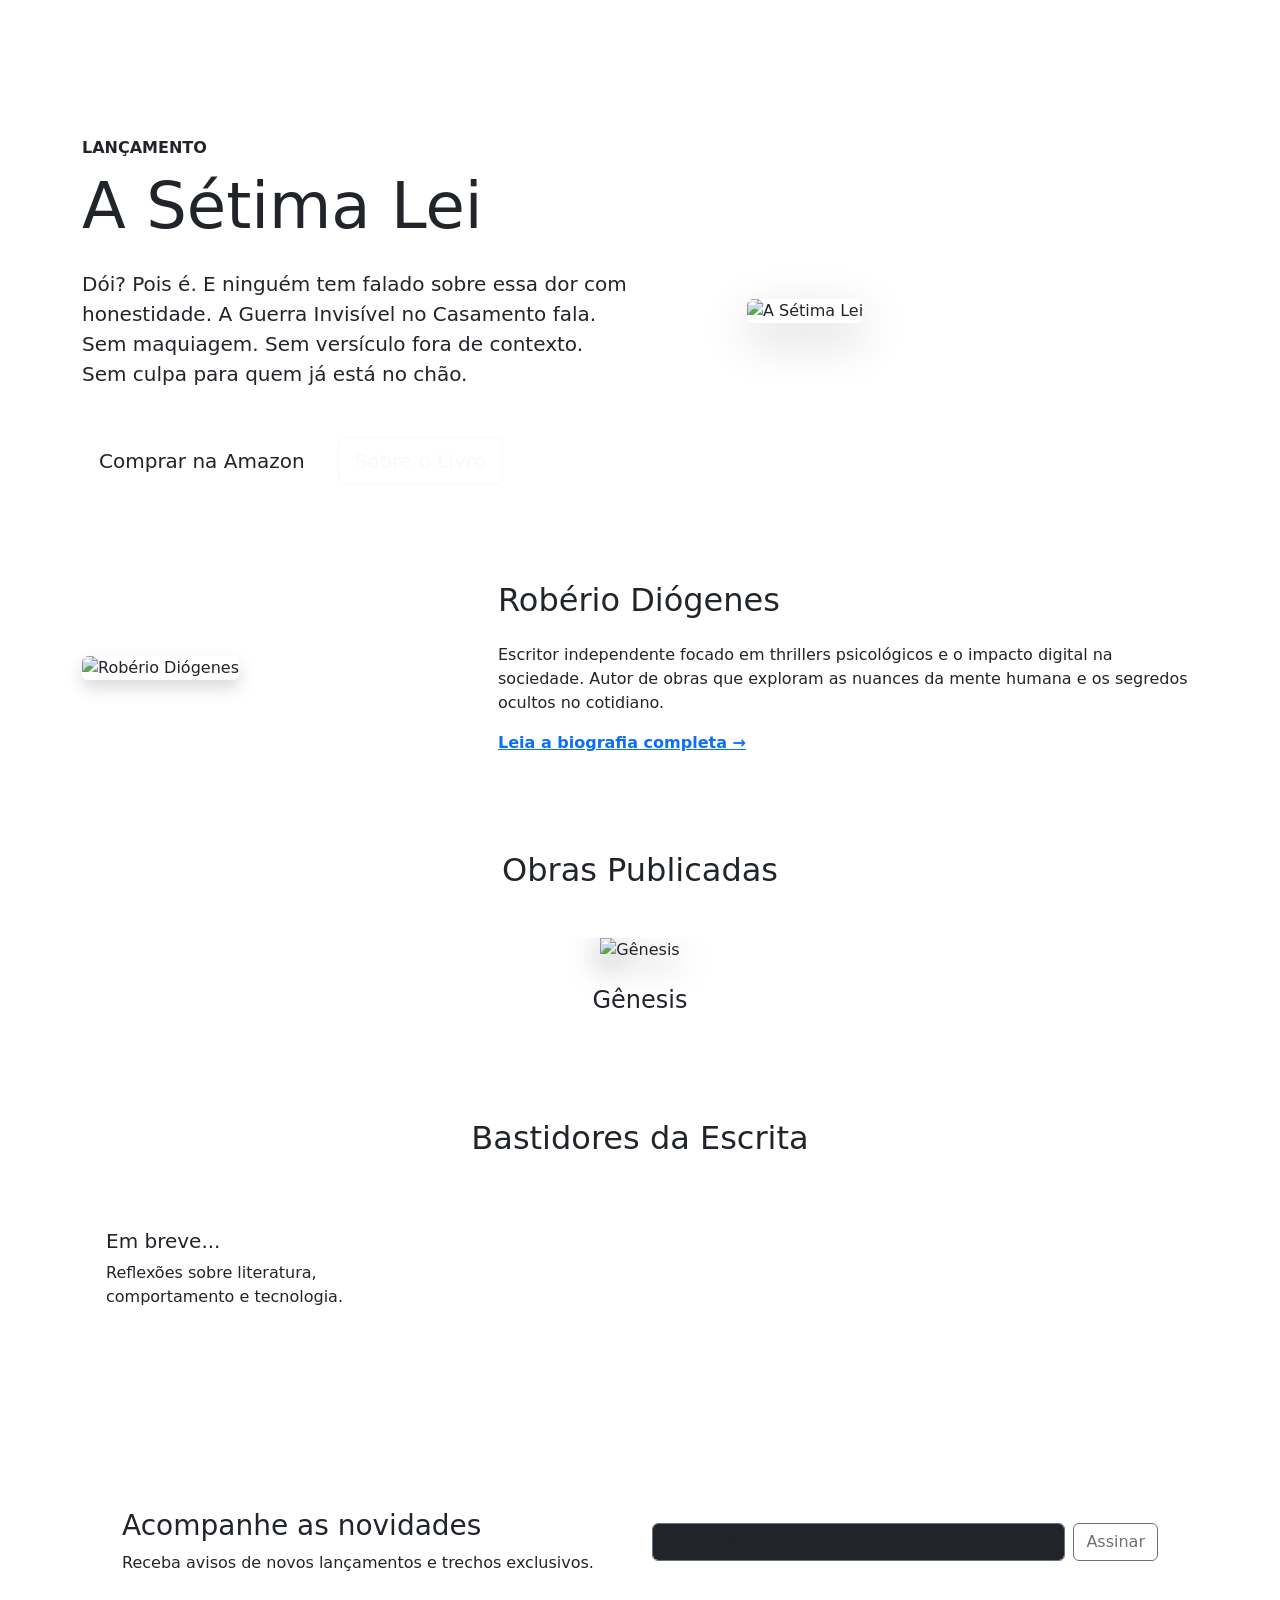
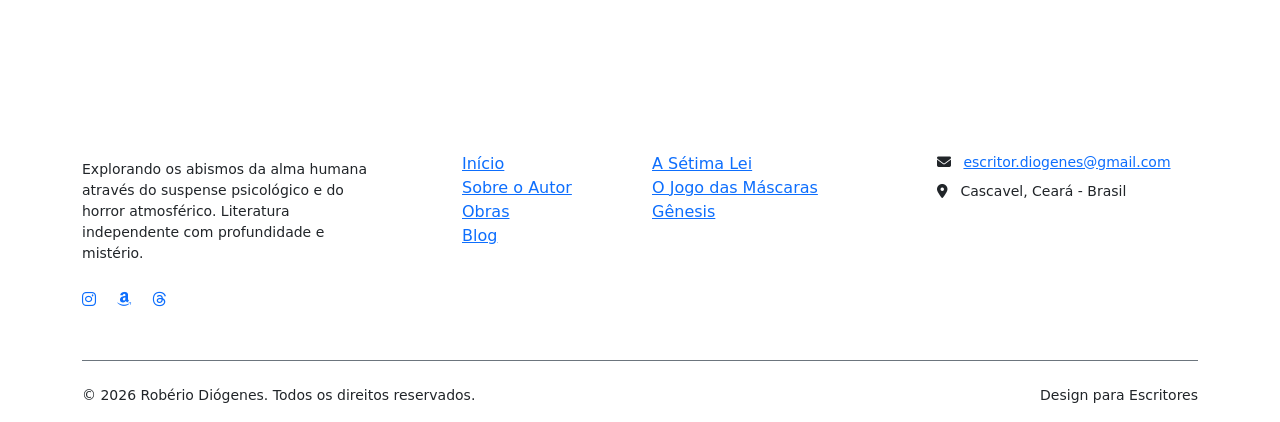
==== index.html @ d92d1cb7 "Add files via upload" ====
<!DOCTYPE html>
<html lang="pt-br">
<head>
    <meta charset="UTF-8">
    <meta name="viewport" content="width=device-width, initial-scale=1.0">
    <title>Robério Diógenes | Escritor</title>

    <meta name="description" content="Site oficial do escritor Robério Diógenes. Conheça 'A Sétima Lei' e outras obras de suspense psicológico, horror e ficção contemporânea.">
    <meta name="keywords" content="Robério Diógenes, A Sétima Lei, escritor de suspense, thriller psicológico, livros de terror, literatura independente, Amazon KDP">
    <meta name="author" content="Robério Diógenes">
    <link rel="canonical" href="https://seusite.com.br/">

    <meta property="og:type" content="website">
    <meta property="og:url" content="https://seusite.com.br/">
    <meta property="og:title" content="Robério Diógenes | Escritor">
    <meta property="og:description" content="Explore o universo literário de Robério Diógenes. Thrillers que desafiam a mente e a alma.">
    <meta property="og:image" content="https://seusite.com.br/capas/a-setima-lei.jpg">

    <meta property="twitter:card" content="summary_large_image">
    <meta property="twitter:title" content="Robério Diógenes | Escritor">
    <meta property="twitter:description" content="Conheça as obras de suspense psicológico de Robério Diógenes.">
    <meta property="twitter:image" content="https://seusite.com.br/capas/a-setima-lei.jpg">

    <link rel="shortcut icon" href="img/favicon.png" type="image/x-icon">
    
    <link href="https://fonts.googleapis.com/css2?family=Inter:wght@400;600&family=Playfair+Display:wght@700;900&display=swap" rel="stylesheet">
    
    <link href="https://cdn.jsdelivr.net/npm/bootstrap@5.3.0/dist/css/bootstrap.min.css" rel="stylesheet">
    
    <link rel="stylesheet" href="https://cdnjs.cloudflare.com/ajax/libs/font-awesome/6.4.0/css/all.min.css">
    
    <link rel="stylesheet" href="css/estilo.css">

    <style>
        /* Ajustes finos para componentes da Index */
        .carousel-item img {
            max-height: 450px;
            object-fit: contain;
            filter: drop-shadow(0 10px 15px rgba(0,0,0,0.5));
        }
        .card-blog {
            background: var(--cor-bg-secundario);
            border: 1px solid var(--cor-detalhe-borda);
            transition: 0.3s;
        }
        .card-blog:hover { transform: translateY(-5px); border-color: var(--cor-destaque-primaria); }
        .newsletter-box {
            background-color: var(--cor-bg-secundario);
            border-left: 4px solid var(--cor-destaque-primaria);
            padding: 40px;
        }
    </style>

    <script src="https://cdn.jsdelivr.net/npm/bootstrap@5.3.0/dist/js/bootstrap.bundle.min.js"></script>
        <script src="js/script.js"></script>

</head>
<body>

    <nav class="navbar navbar-expand-lg navbar-dark bg-transparent py-4">
        <div class="container">
            <a class="navbar-brand fw-bold" href="index.html">ROBÉRIO DIÓGENES</a>
            
            <button class="navbar-toggler" type="button" data-bs-toggle="collapse" data-bs-target="#navbarNav" aria-controls="navbarNav" aria-expanded="false" aria-label="Toggle navigation">
                <span class="navbar-toggler-icon"></span>
            </button>
            
            <div class="collapse navbar-collapse" id="navbarNav">
                <ul class="navbar-nav ms-auto text-uppercase small fw-bold">
                    <li class="nav-item">
                        <a class="nav-link active" href="index.html">Início</a>
                    </li>
                    
                    <li class="nav-item dropdown">
                        <a class="nav-link dropdown-toggle" href="#" id="navbarDropdown" role="button" data-bs-toggle="dropdown" aria-expanded="false">
                            Livros
                        </a>
                        <ul class="dropdown-menu bg-dark-section border-secondary shadow-lg" aria-labelledby="navbarDropdown">
                            <li><a class="dropdown-item" href="livros/a-setima-lei.html">A Sétima Lei</a></li>
                            <li><a class="dropdown-item" href="livros/genesis.html">Gênesis</a></li>
                            <li><a class="dropdown-item" href="livros/as-mares-secretas.html">As Marés Secretas do Amor</a></li>
                            <li><a class="dropdown-item" href="livros/rosas-e-espinhos.html">Rosas & Espinhos</a></li>
                            <li><a class="dropdown-item" href="livros/lumen.html">Lúmen</a></li>
                            <li><a class="dropdown-item" href="livros/coisas-que-o-amor-faz.html">Das Coisas que o Amor Faz</a></li>
                            <li><a class="dropdown-item" href="livros/cartas-do-passado.html">Cartas do Passado</a></li>
                            <li><a class="dropdown-item" href="livros/o-jogo-das-mascaras.html">O Jogo das Máscaras</a></li>
                        </ul>
                    </li>

                    <li class="nav-item">
                        <a class="nav-link" href="autor.html">O Autor</a>
                    </li>
                    <li class="nav-item">
                        <a class="nav-link" href="blogger/index.html">Blog</a>
                    </li>
                    <li class="nav-item">
                        <a class="nav-link" href="#contato">Contato</a>
                    </li>
                </ul>
            </div>
        </div>
    </nav>

    <header class="py-5">
        <div class="container">
            <div class="row align-items-center">
                <div class="col-lg-6 mb-5 mb-lg-0">
                    <span class="text-accent fw-bold text-uppercase">Lançamento</span>
                    <h1 class="display-3 mb-4 mt-2">A Sétima Lei</h1>
                    <p class="lead text-suave mb-5">Dói? Pois é. E ninguém tem falado sobre essa dor com honestidade.

A Guerra Invisível no Casamento fala. Sem maquiagem. Sem versículo fora de contexto. Sem culpa para quem já está no chão.</p>
                    <div class="d-flex gap-3">
                        <a href="https://www.amazon.com.br/dp/B0GXGZJV1Y" target="_blank" class="btn btn-escritor btn-lg">Comprar na Amazon</a>
                        <a href="livros/a-setima-lei.html" class="btn btn-outline-light btn-lg">Sobre o Livro</a>
                    </div>
                </div>
                <div class="col-lg-5 offset-lg-1">
                    <img src="capas/a-setima-lei.jpg" alt="A Sétima Lei" class="img-fluid rounded shadow-lg">
                </div>
            </div>
        </div>
    </header>

    <section id="autor" class="bg-dark-section py-5">
        <div class="container">
            <div class="row align-items-center">
                <div class="col-md-4">
                    <img src="img/autor2.jpg" alt="Robério Diógenes" class="img-fluid rounded grayscale shadow">
                </div>
                <div class="col-md-8 ps-md-5">
                    <h2 class="mb-4 mt-3 mt-md-0">Robério Diógenes</h2>
                    <p class="text-suave">Escritor independente focado em thrillers psicológicos e o impacto digital na sociedade. Autor de obras que exploram as nuances da mente humana e os segredos ocultos no cotidiano.</p>
                    <a href="sobre.html" class="text-accent fw-bold">Leia a biografia completa &rarr;</a>
                </div>
            </div>
        </div>
    </section>

<section id="livros" class="py-5">
        <div class="container text-center">
            <h2 class="mb-5">Obras Publicadas</h2>
            <div id="carouselLivros" class="carousel slide" data-bs-ride="carousel">
                <div class="carousel-inner">
                    
                    <div class="carousel-item active">
                        <img src="capas/genesis.jpg" alt="Gênesis">
                        <div class="mt-4"><h4 class="text-accent">Gênesis</h4></div>
                    </div>

                    <div class="carousel-item">
                        <img src="capas/mares-secretas.jpg" alt="As marés secretas do amor">
                        <div class="mt-4"><h4 class="text-accent">As Marés Secretas do Amor</h4></div>
                    </div>

                    <div class="carousel-item">
                        <img src="capas/rosas-e-espinhos.jpg" alt="Rosas & Espinhos">
                        <div class="mt-4"><h4 class="text-accent">Rosas & Espinhos</h4></div>
                    </div>

                    <div class="carousel-item">
                        <img src="capas/lumen.jpg" alt="Lúmen, a outra metade do céu">
                        <div class="mt-4"><h4 class="text-accent">Lúmen, a outra metade do céu</h4></div>
                    </div>

                    <div class="carousel-item">
                        <img src="capas/coisas-que-o-amor-faz.jpg" alt="Das coisas que o amor faz">
                        <div class="mt-4"><h4 class="text-accent">Das Coisas que o Amor Faz</h4></div>
                    </div>

                    <div class="carousel-item">
                        <img src="capas/cartas-do-passado.jpg" alt="Cartas do passado">
                        <div class="mt-4"><h4 class="text-accent">Cartas do Passado</h4></div>
                    </div>

                    <div class="carousel-item">
                        <img src="capas/jogo-das-mascaras.jpg" alt="O jogo das máscaras">
                        <div class="mt-4"><h4 class="text-accent">O Jogo das Máscaras</h4><p class="small text-suave">Toda verdade usa disfarce</p></div>
                    </div>

                    <div class="carousel-item">
                        <img src="capas/a-setima-lei.jpg" alt="A sétima lei">
                        <div class="mt-4"><h4 class="text-accent">A Sétima Lei</h4><p class="small text-suave">A guerra silenciosa no casamento</p></div>
                    </div>

                </div>

                <button class="carousel-control-prev" type="button" data-bs-target="#carouselLivros" data-bs-slide="prev">
                    <span class="carousel-control-prev-icon" aria-hidden="true"></span>
                    <span class="visually-hidden">Anterior</span>
                </button>
                <button class="carousel-control-next" type="button" data-bs-target="#carouselLivros" data-bs-slide="next">
                    <span class="carousel-control-next-icon" aria-hidden="true"></span>
                    <span class="visually-hidden">Próximo</span>
                </button>
            </div>
        </div>
    </section>

    <section id="blog" class="bg-dark-section py-5">
        <div class="container">
            <h2 class="text-center mb-5">Bastidores da Escrita</h2>
            <div class="row">
                <div class="col-md-4 mb-4">
                    <div class="card card-blog p-4 h-100 text-suave">
                        <h5>Em breve...</h5>
                        <p>Reflexões sobre literatura, comportamento e tecnologia.</p>
                    </div>
                </div>
                </div>
        </div>
    </section>

    <section class="py-5">
        <div class="container">
            <div class="newsletter-box mx-auto max-width-800">
                <div class="row align-items-center">
                    <div class="col-lg-6">
                        <h3 class="mb-2">Acompanhe as novidades</h3>
                        <p class="text-suave mb-lg-0">Receba avisos de novos lançamentos e trechos exclusivos.</p>
                    </div>
                    <div class="col-lg-6">
                        <form class="d-flex gap-2">
                            <input type="email" class="form-control bg-dark border-secondary text-white" placeholder="Seu melhor e-mail">
                            <button type="submit" class="btn btn-escritor" disabled>Assinar</button>
                        </form>
                    </div>
                </div>
            </div>
        </div>
    </section>

   <footer class="footer-detalhado pt-5 pb-3">
    <div class="container">
        <div class="row gy-4">
            
            <div class="col-lg-4 col-md-6">
                <h5 class="fw-bold mb-4 text-white">ROBÉRIO DIÓGENES</h5>
                <p class="text-suave small pe-lg-5">
                    Explorando os abismos da alma humana através do suspense psicológico e do horror atmosférico. Literatura independente com profundidade e mistério.
                </p>
                <div class="redes-sociais mt-4">
                    <a href="https://instagram.com/diogenesroberio" target="_blank" class="me-3"><i class="fab fa-instagram"></i></a>
                    <a href="https://www.amazon.com.br/dp/B0GXGZJV1Y" target="_blank" class="me-3"><i class="fab fa-amazon"></i></a>
                    <a href="#"><i class="fab fa-threads"></i></a>
                </div>
            </div>

            <div class="col-lg-2 col-md-6">
                <h6 class="text-white fw-bold mb-4 text-uppercase small">Navegação</h6>
                <ul class="list-unstyled footer-links">
                    <li><a href="index.html">Início</a></li>
                    <li><a href="#autor">Sobre o Autor</a></li>
                    <li><a href="#livros">Obras</a></li>
                    <li><a href="blogger/index.html">Blog</a></li>
                </ul>
            </div>

            <div class="col-lg-3 col-md-6">
                <h6 class="text-white fw-bold mb-4 text-uppercase small">Mais Lidos</h6>
                <ul class="list-unstyled footer-links">
                    <li><a href="livros/a-setima-lei.html">A Sétima Lei</a></li>
                    <li><a href="livros/o-jogo-das-mascaras.html">O Jogo das Máscaras</a></li>
                    <li><a href="livros/genesis.html">Gênesis</a></li>
                </ul>
            </div>

            <div class="col-lg-3 col-md-6">
    <h6 class="text-white fw-bold mb-4 text-uppercase small">Contato</h6>
    <p class="text-suave small mb-2">
        <i class="fas fa-envelope me-2 text-accent"></i> 
        <a href="mailto:escritor.diogenes@gmail.com" class="text-suave">escritor.diogenes@gmail.com</a>
    </p>
    <p class="text-suave small">
        <i class="fas fa-map-marker-alt me-2 text-accent"></i> 
        Cascavel, Ceará - Brasil
    </p>
</div>

        </div>

        <div class="border-top border-secondary mt-5 pt-4">
            <div class="row align-items-center">
                <div class="col-md-6 text-center text-md-start">
                    <p class="small text-suave mb-0">&copy; 2026 Robério Diógenes. Todos os direitos reservados.</p>
                </div>
                <div class="col-md-6 text-center text-md-end">
                    <p class="small text-suave mb-0">Design para Escritores</p>
                </div>
            </div>
        </div>
    </div>
</footer>

    <script src="https://cdn.jsdelivr.net/npm/bootstrap@5.3.0/dist/js/bootstrap.bundle.min.js"></script>
</body>
</html>
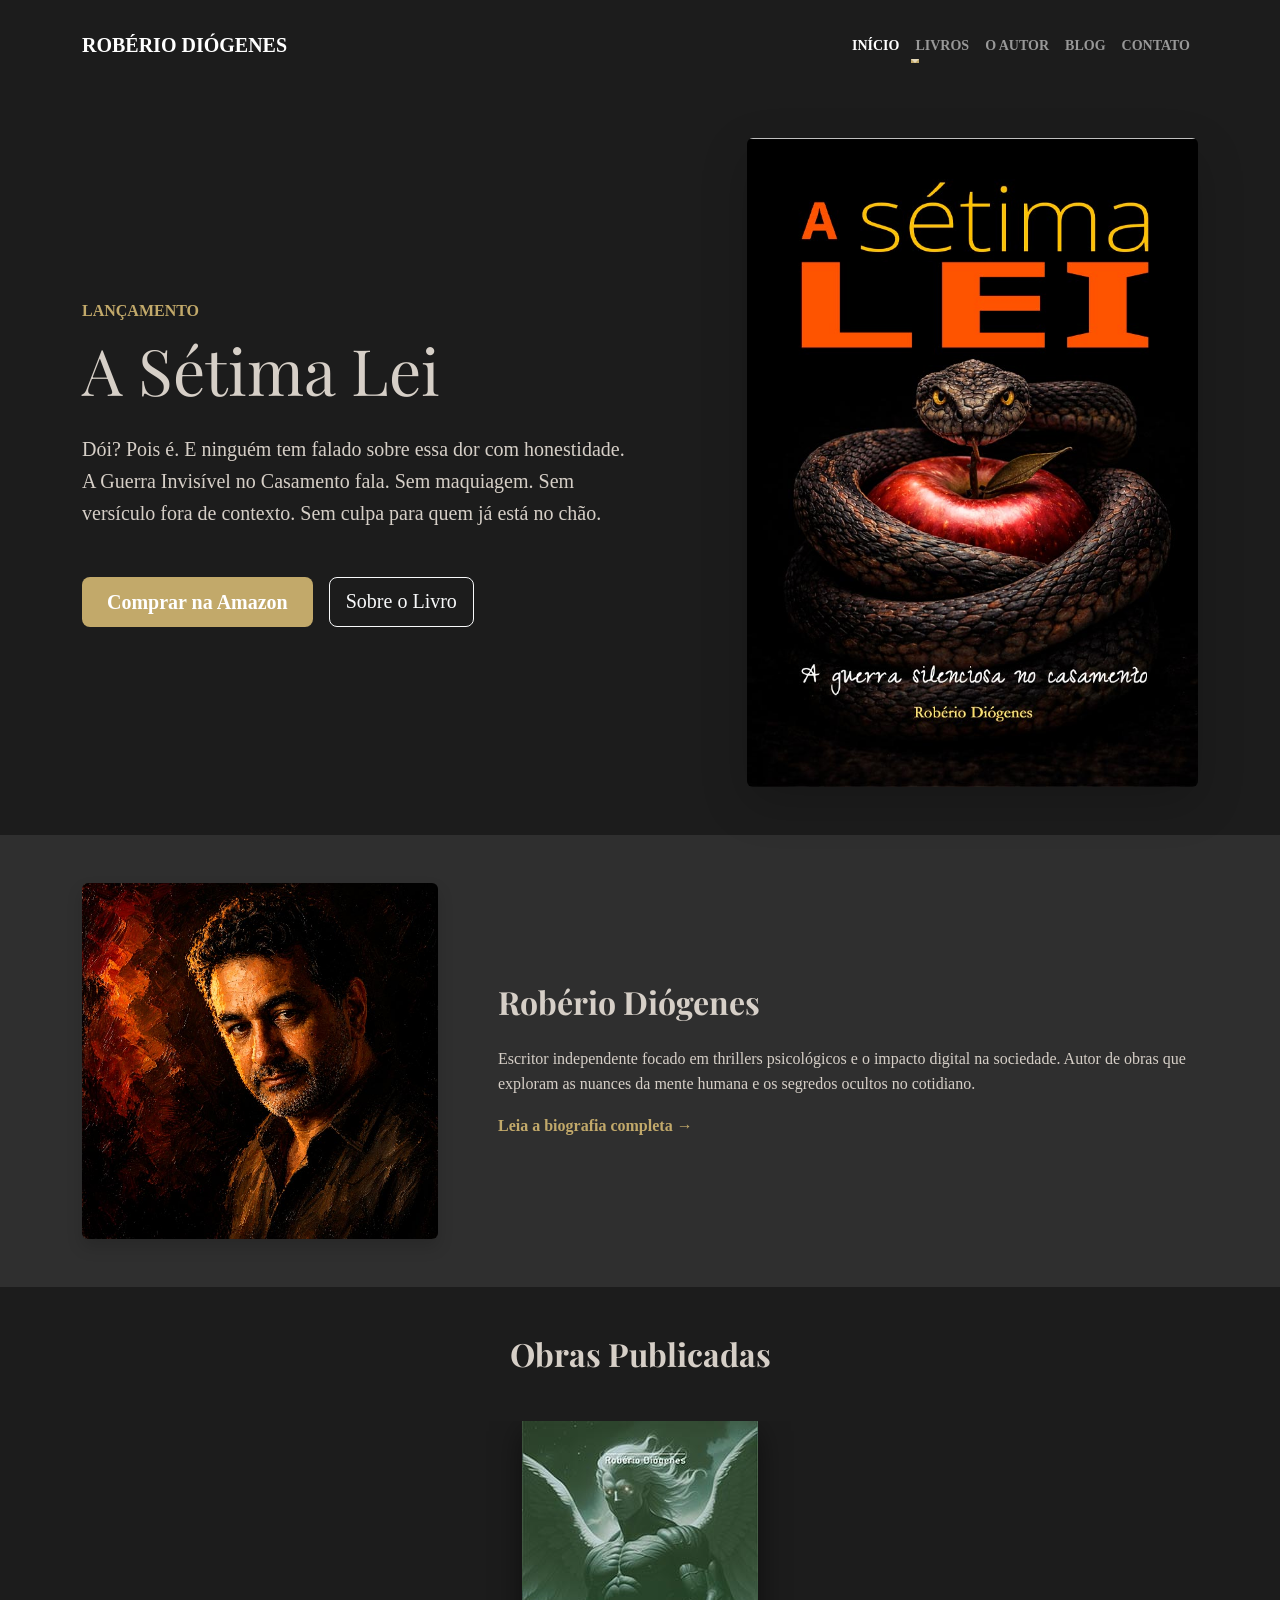
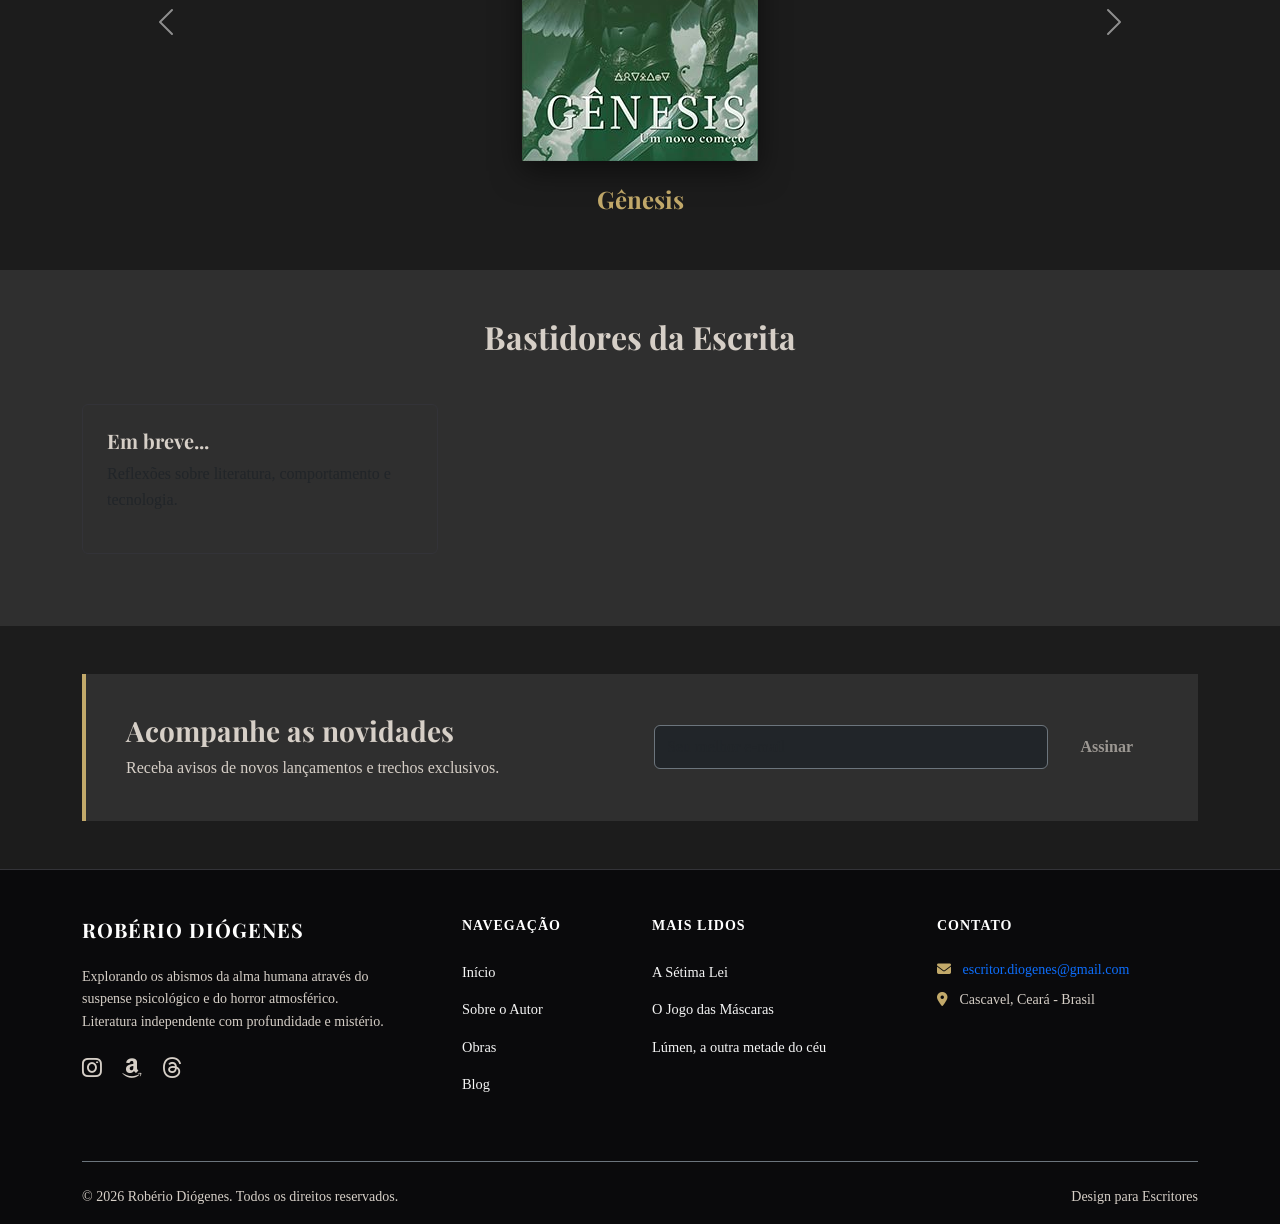
==== commit 661f3206: "Add files via upload" ====
--- a/index.html
+++ b/index.html
@@ -131,7 +131,7 @@
                 <div class="col-md-8 ps-md-5">
                     <h2 class="mb-4 mt-3 mt-md-0">Robério Diógenes</h2>
                     <p class="text-suave">Escritor independente focado em thrillers psicológicos e o impacto digital na sociedade. Autor de obras que exploram as nuances da mente humana e os segredos ocultos no cotidiano.</p>
-                    <a href="sobre.html" class="text-accent fw-bold">Leia a biografia completa &rarr;</a>
+                    <a href="autor.html" class="text-accent fw-bold">Leia a biografia completa &rarr;</a>
                 </div>
             </div>
         </div>
@@ -256,12 +256,12 @@
                 </ul>
             </div>
 
-            <div class="col-lg-3 col-md-6">
+           <div class="col-lg-3 col-md-6">
                 <h6 class="text-white fw-bold mb-4 text-uppercase small">Mais Lidos</h6>
                 <ul class="list-unstyled footer-links">
                     <li><a href="livros/a-setima-lei.html">A Sétima Lei</a></li>
                     <li><a href="livros/o-jogo-das-mascaras.html">O Jogo das Máscaras</a></li>
-                    <li><a href="livros/genesis.html">Gênesis</a></li>
+                    <li><a href="livros/lumen.html">Lúmen, a outra metade do céu</a></li>
                 </ul>
             </div>
 
@@ -293,5 +293,6 @@
 </footer>
 
     <script src="https://cdn.jsdelivr.net/npm/bootstrap@5.3.0/dist/js/bootstrap.bundle.min.js"></script>
+    <script src="js/script.js"></script>
 </body>
 </html>
--- a/css/estilo.css
+++ b/css/estilo.css
@@ -0,0 +1,180 @@
+/* Variáveis de Cores e Estilo - Foco: Suspense e Drama */
+:root {
+    /* Tons de Fundo (Noir) */
+    --cor-bg-principal: #1C1C1C;       /* Fundo quase preto, profundo */
+    --cor-bg-secundario: #2F2F2F;    /* Para seções de destaque e cards */
+    
+    /* Tons de Texto */
+    --cor-texto-claro: #D6CFC7;       /* Branco acinzentado para leitura confortável */
+    --cor-texto-suave: #F5F5F5;       /* Cinza para informações secundárias */
+    
+    /* Cores de Destaque (Sóbrias e Elegantes) */
+    --cor-destaque-primaria: #C2A96A;  /* Vinho (Dark Red) para CTAs e títulos */
+    --cor-destaque-hover: #b22222;    /* Vermelho um pouco mais vivo para o mouse */
+    --cor-detalhe-borda: #333338;     /* Bordas sutis para divisões */
+    
+    /* Tipografia */
+    --fonte-titulos: 'Playfair Display', serif;
+    --fonte-corpo: 'Inter', sans-serif;
+}
+
+/* Animação de Surgimento */
+.reveal {
+    opacity: 0;
+    transform: translateY(30px);
+    transition: all 0.8s ease-out;
+}
+
+.reveal.visible {
+    opacity: 1;
+    transform: translateY(0);
+}
+
+/* Configurações Globais Básicas */
+body {
+    background-color: var(--cor-bg-principal);
+    color: var(--cor-texto-claro);
+    font-family: var(--cor-corpo);
+    margin: 0;
+    padding: 0;
+    line-height: 1.6;
+}
+
+h1, h2, h3, h4, h5, .display-font {
+    font-family: var(--fonte-titulos);
+    font-weight: 700;
+    color: var(--cor-texto-claro);
+}
+
+a {
+    text-decoration: none;
+    transition: 0.3s;
+}
+
+/* Utilitários Extras */
+.bg-dark-section {
+    background-color: var(--cor-bg-secundario);
+}
+
+.text-accent {
+    color: var(--cor-destaque-primaria);
+}
+
+.btn-escritor {
+    background-color: var(--cor-destaque-primaria);
+    color: white;
+    border: none;
+    padding: 10px 25px;
+    font-weight: 600;
+    transition: 0.4s;
+}
+
+.btn-escritor:hover {
+    background-color: var(--cor-destaque-hover);
+    color: white;
+    transform: translateY(-2px);
+}
+
+/* --- Efeito Hover no Dropdown (Desktop) --- */
+@media (min-width: 992px) {
+    .nav-item.dropdown:hover .dropdown-menu {
+        display: block;
+        margin-top: 0; /* Remove o delay de espaço */
+        animation: fadeIn 0.3s ease-in;
+    }
+}
+
+/* Ajuste para o Dropdown no Mobile (evita que ele fique invisível) */
+@media (max-width: 991px) {
+    .dropdown-menu {
+        background-color: var(--cor-bg-secundario) !important;
+        border: none;
+        padding-left: 15px; /* Indenta os itens no mobile para dar hierarquia */
+    }
+    .dropdown-item {
+        padding: 10px 0;
+    }
+}
+
+/* Animação suave para o menu aparecer */
+@keyframes fadeIn {
+    from { opacity: 0; transform: translateY(10px); }
+    to { opacity: 1; transform: translateY(0); }
+}
+
+/* --- Charme nos Links do Menu Geral --- */
+.nav-link {
+    position: relative;
+    padding-bottom: 5px;
+}
+
+/* Linha discreta que surge por baixo do link ao passar o mouse */
+.nav-link::after {
+    content: '';
+    position: absolute;
+    width: 0;
+    height: 2px;
+    bottom: 0;
+    left: 0;
+    background-color: var(--cor-destaque-primaria);
+    transition: width 0.3s ease;
+}
+
+.nav-link:hover::after {
+    width: 100%;
+}
+
+/* Estilização dos itens dentro do Dropdown */
+.dropdown-item {
+    color: var(--cor-texto-claro) !important;
+    padding: 10px 20px;
+    font-family: var(--fonte-corpo);
+    font-size: 0.9rem;
+    transition: 0.2s;
+}
+
+.dropdown-item:hover {
+    background-color: var(--cor-destaque-primaria);
+    color: white !important;
+}
+
+/* --- Estilização do Footer --- */
+.footer-detalhado {
+    background-color: #0a0a0c; /* Um tom ainda mais escuro que o bg-principal */
+    border-top: 1px solid var(--cor-detalhe-borda);
+}
+
+.footer-links {
+    padding: 0;
+}
+
+.footer-links li {
+    margin-bottom: 12px;
+}
+
+.footer-links a {
+    color: var(--cor-texto-suave);
+    font-size: 0.9rem;
+    transition: all 0.3s ease;
+}
+
+.footer-links a:hover {
+    color: var(--cor-destaque-primaria);
+    padding-left: 5px; /* Efeito de deslocamento sutil */
+}
+
+.redes-sociais i {
+    font-size: 1.4rem;
+    color: var(--cor-texto-claro);
+    transition: 0.3s;
+}
+
+.redes-sociais i:hover {
+    color: var(--cor-destaque-primaria);
+    transform: translateY(-3px);
+}
+
+/* Ajuste de tipografia para os títulos do rodapé */
+.footer-detalhado h5, .footer-detalhado h6 {
+    letter-spacing: 1px;
+}
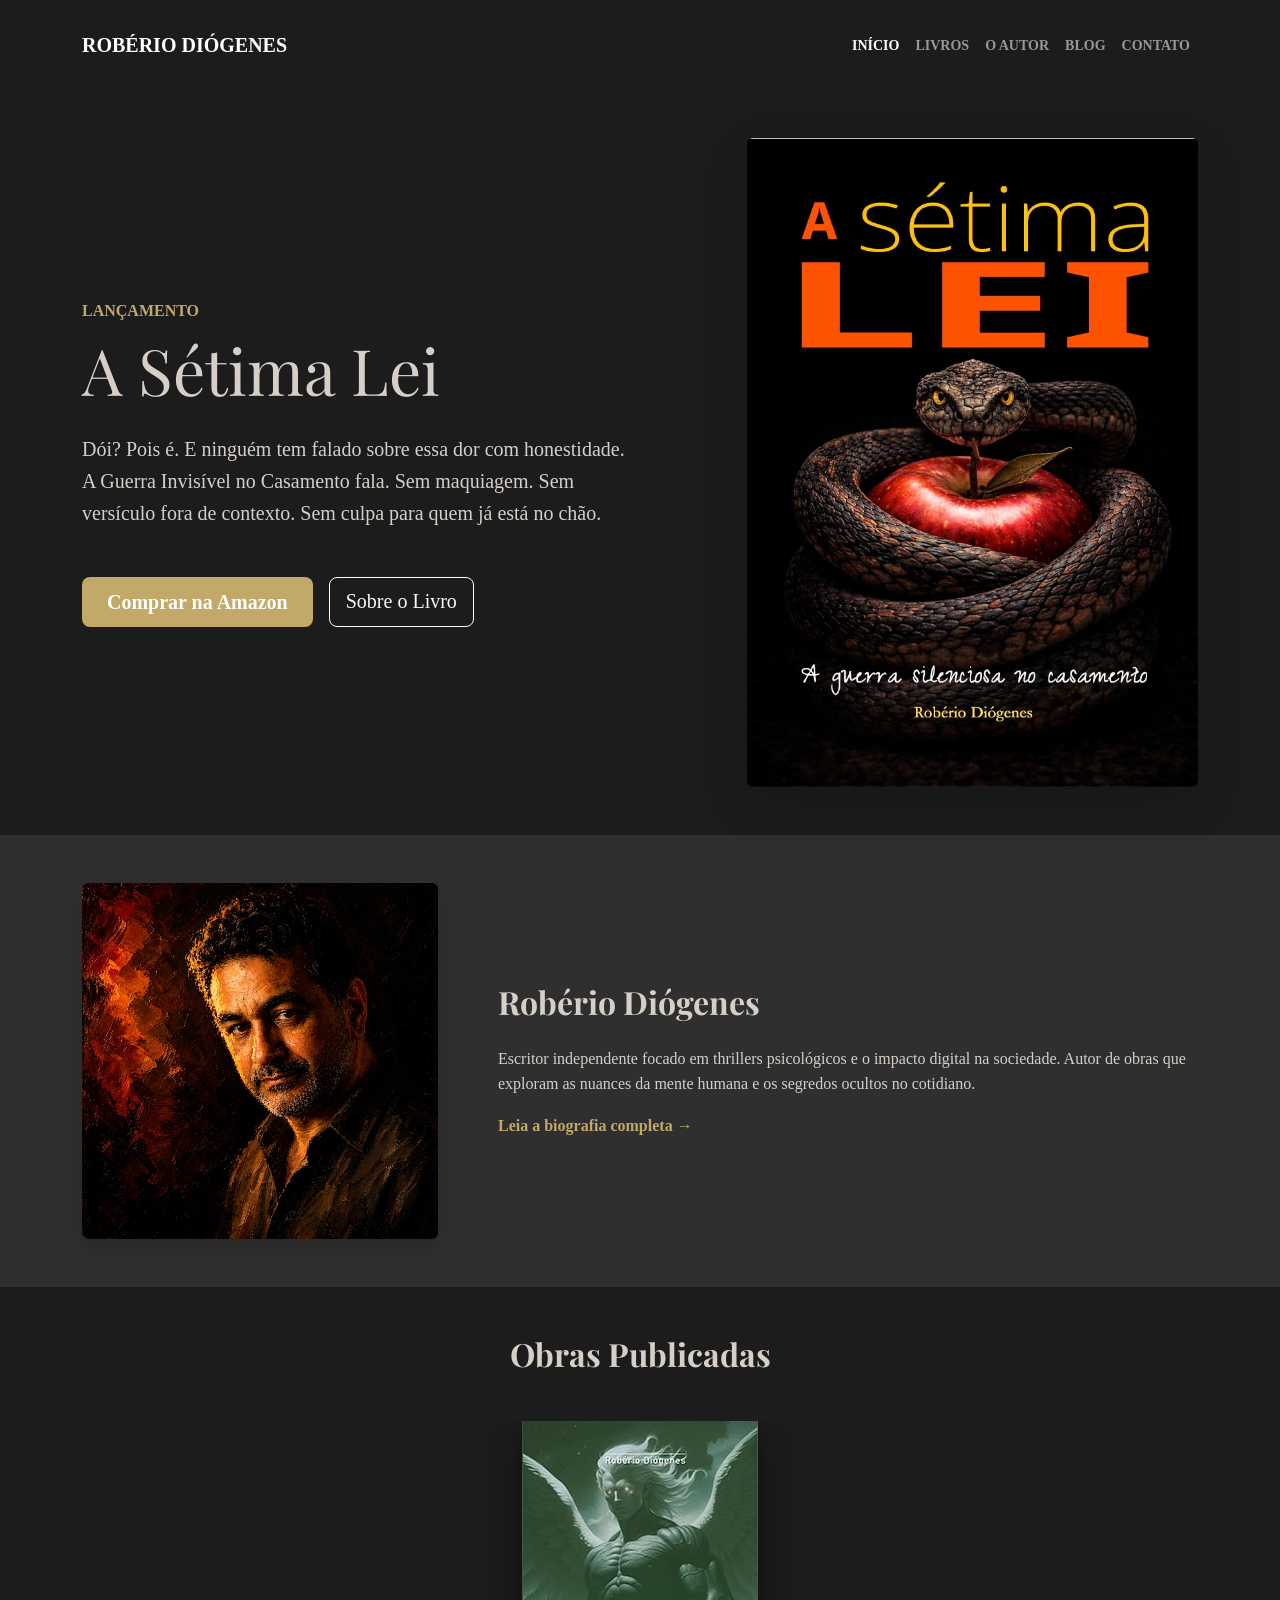
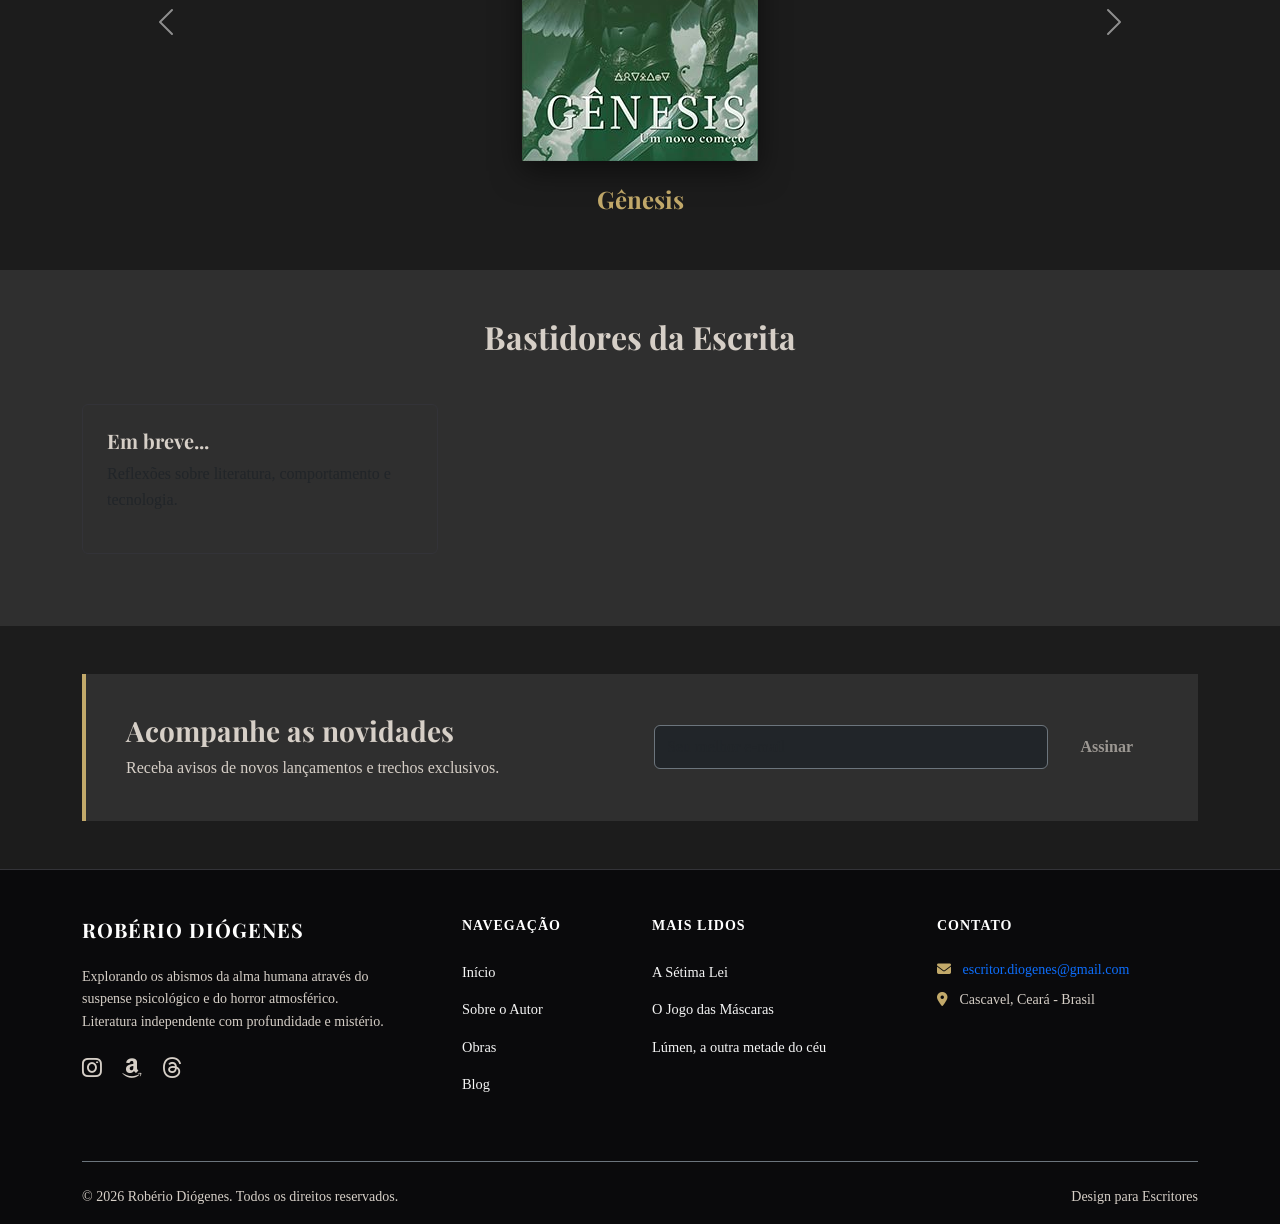
==== commit 88e36ca8: "Add files via upload" ====
--- a/index.html
+++ b/index.html
@@ -71,20 +71,8 @@
                         <a class="nav-link active" href="index.html">Início</a>
                     </li>
                     
-                    <li class="nav-item dropdown">
-                        <a class="nav-link dropdown-toggle" href="#" id="navbarDropdown" role="button" data-bs-toggle="dropdown" aria-expanded="false">
-                            Livros
-                        </a>
-                        <ul class="dropdown-menu bg-dark-section border-secondary shadow-lg" aria-labelledby="navbarDropdown">
-                            <li><a class="dropdown-item" href="livros/a-setima-lei.html">A Sétima Lei</a></li>
-                            <li><a class="dropdown-item" href="livros/genesis.html">Gênesis</a></li>
-                            <li><a class="dropdown-item" href="livros/as-mares-secretas.html">As Marés Secretas do Amor</a></li>
-                            <li><a class="dropdown-item" href="livros/rosas-e-espinhos.html">Rosas & Espinhos</a></li>
-                            <li><a class="dropdown-item" href="livros/lumen.html">Lúmen</a></li>
-                            <li><a class="dropdown-item" href="livros/coisas-que-o-amor-faz.html">Das Coisas que o Amor Faz</a></li>
-                            <li><a class="dropdown-item" href="livros/cartas-do-passado.html">Cartas do Passado</a></li>
-                            <li><a class="dropdown-item" href="livros/o-jogo-das-mascaras.html">O Jogo das Máscaras</a></li>
-                        </ul>
+                    <li class="nav-item">
+                        <a class="nav-link" href="livros/index.html">Livros</a>
                     </li>
 
                     <li class="nav-item">
@@ -292,7 +280,5 @@
     </div>
 </footer>
 
-    <script src="https://cdn.jsdelivr.net/npm/bootstrap@5.3.0/dist/js/bootstrap.bundle.min.js"></script>
-    <script src="js/script.js"></script>
-</body>
+  </body>
 </html>
--- a/css/estilo.css
+++ b/css/estilo.css
@@ -124,20 +124,6 @@
     width: 100%;
 }
 
-/* Estilização dos itens dentro do Dropdown */
-.dropdown-item {
-    color: var(--cor-texto-claro) !important;
-    padding: 10px 20px;
-    font-family: var(--fonte-corpo);
-    font-size: 0.9rem;
-    transition: 0.2s;
-}
-
-.dropdown-item:hover {
-    background-color: var(--cor-destaque-primaria);
-    color: white !important;
-}
-
 /* --- Estilização do Footer --- */
 .footer-detalhado {
     background-color: #0a0a0c; /* Um tom ainda mais escuro que o bg-principal */
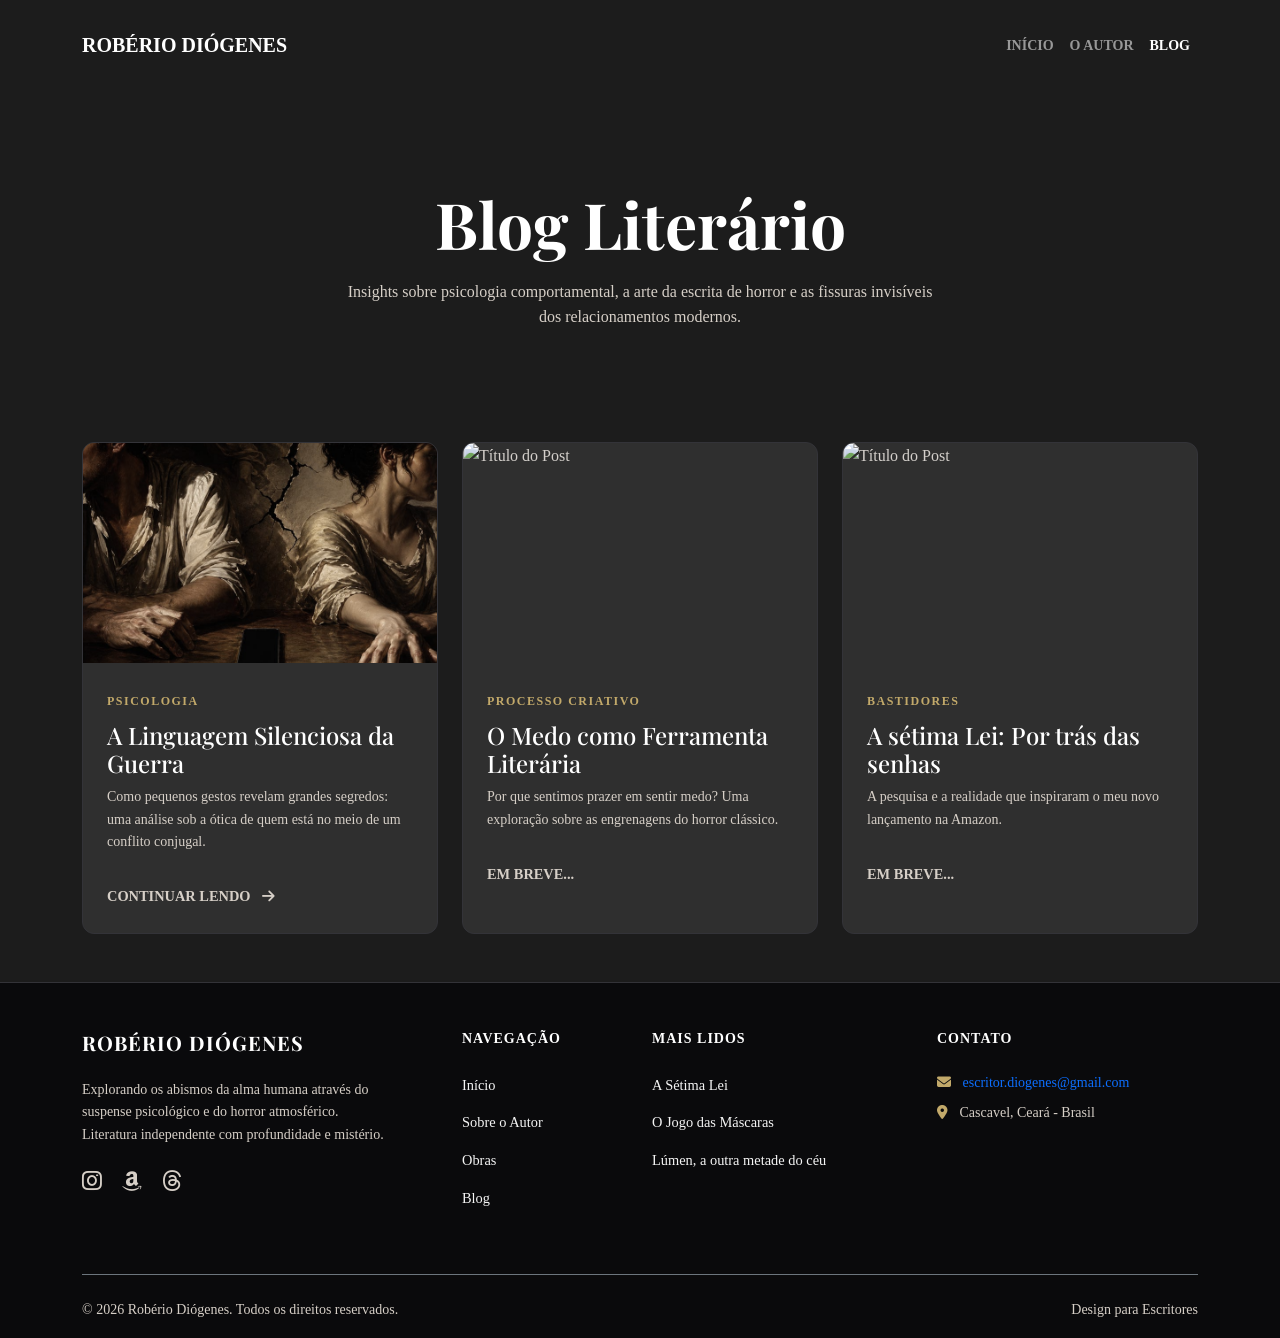
==== commit c93e8c36: "Add files via upload" ====
--- a/index.html
+++ b/index.html
@@ -3,222 +3,135 @@
 <head>
     <meta charset="UTF-8">
     <meta name="viewport" content="width=device-width, initial-scale=1.0">
-    <title>Robério Diógenes | Escritor</title>
-
-    <meta name="description" content="Site oficial do escritor Robério Diógenes. Conheça 'A Sétima Lei' e outras obras de suspense psicológico, horror e ficção contemporânea.">
-    <meta name="keywords" content="Robério Diógenes, A Sétima Lei, escritor de suspense, thriller psicológico, livros de terror, literatura independente, Amazon KDP">
-    <meta name="author" content="Robério Diógenes">
-    <link rel="canonical" href="https://seusite.com.br/">
-
-    <meta property="og:type" content="website">
-    <meta property="og:url" content="https://seusite.com.br/">
-    <meta property="og:title" content="Robério Diógenes | Escritor">
-    <meta property="og:description" content="Explore o universo literário de Robério Diógenes. Thrillers que desafiam a mente e a alma.">
-    <meta property="og:image" content="https://seusite.com.br/capas/a-setima-lei.jpg">
-
-    <meta property="twitter:card" content="summary_large_image">
-    <meta property="twitter:title" content="Robério Diógenes | Escritor">
-    <meta property="twitter:description" content="Conheça as obras de suspense psicológico de Robério Diógenes.">
-    <meta property="twitter:image" content="https://seusite.com.br/capas/a-setima-lei.jpg">
-
-    <link rel="shortcut icon" href="img/favicon.png" type="image/x-icon">
+    <title>Blog Oficial | Robério Diógenes - Reflexões sobre Suspense e Comportamento</title>
+    <meta name="description" content="Artigos, análises psicológicas e os bastidores da criação literária de Robério Diógenes. Explore o lado obscuro do comportamento humano.">
     
     <link href="https://fonts.googleapis.com/css2?family=Inter:wght@400;600&family=Playfair+Display:wght@700;900&display=swap" rel="stylesheet">
-    
     <link href="https://cdn.jsdelivr.net/npm/bootstrap@5.3.0/dist/css/bootstrap.min.css" rel="stylesheet">
-    
     <link rel="stylesheet" href="https://cdnjs.cloudflare.com/ajax/libs/font-awesome/6.4.0/css/all.min.css">
-    
-    <link rel="stylesheet" href="css/estilo.css">
+    <link rel="stylesheet" href="../css/estilo.css">
+    <link rel="stylesheet" href="../css/blog.css">
 
     <style>
-        /* Ajustes finos para componentes da Index */
-        .carousel-item img {
-            max-height: 450px;
-            object-fit: contain;
-            filter: drop-shadow(0 10px 15px rgba(0,0,0,0.5));
-        }
-        .card-blog {
+        .blog-card {
             background: var(--cor-bg-secundario);
             border: 1px solid var(--cor-detalhe-borda);
+            border-radius: 12px;
+            overflow: hidden;
+            transition: all 0.4s ease;
+            height: 100%;
+            display: flex;
+            flex-direction: column;
+        }
+        .blog-card:hover {
+            transform: translateY(-10px);
+            border-color: var(--cor-destaque-primaria);
+            box-shadow: 0 15px 30px rgba(0,0,0,0.5);
+        }
+        .blog-card-img {
+            height: 220px;
+            object-fit: cover;
+            filter: grayscale(40%);
+            transition: 0.5s;
+        }
+        .blog-card:hover .blog-card-img {
+            filter: grayscale(0%);
+        }
+        .blog-card-body {
+            padding: 1.5rem;
+            flex-grow: 1;
+        }
+        .categoria-label {
+            color: var(--cor-destaque-primaria);
+            font-size: 0.75rem;
+            font-weight: bold;
+            text-transform: uppercase;
+            letter-spacing: 1.5px;
+        }
+        .btn-ler-mais {
+            color: var(--cor-texto-claro);
+            text-decoration: none;
+            font-weight: bold;
+            font-size: 0.9rem;
+            display: inline-block;
+            margin-top: 1rem;
             transition: 0.3s;
         }
-        .card-blog:hover { transform: translateY(-5px); border-color: var(--cor-destaque-primaria); }
-        .newsletter-box {
-            background-color: var(--cor-bg-secundario);
-            border-left: 4px solid var(--cor-destaque-primaria);
-            padding: 40px;
+        .btn-ler-mais:hover {
+            color: var(--cor-destaque-hover);
+            padding-left: 5px;
         }
     </style>
-
-    <script src="https://cdn.jsdelivr.net/npm/bootstrap@5.3.0/dist/js/bootstrap.bundle.min.js"></script>
-        <script src="js/script.js"></script>
-
 </head>
-<body>
+<body style="background-color: var(--cor-bg-principal);">
 
     <nav class="navbar navbar-expand-lg navbar-dark bg-transparent py-4">
         <div class="container">
-            <a class="navbar-brand fw-bold" href="index.html">ROBÉRIO DIÓGENES</a>
-            
-            <button class="navbar-toggler" type="button" data-bs-toggle="collapse" data-bs-target="#navbarNav" aria-controls="navbarNav" aria-expanded="false" aria-label="Toggle navigation">
-                <span class="navbar-toggler-icon"></span>
-            </button>
-            
+            <a class="navbar-brand fw-bold" href="../index.html">ROBÉRIO DIÓGENES</a>
             <div class="collapse navbar-collapse" id="navbarNav">
                 <ul class="navbar-nav ms-auto text-uppercase small fw-bold">
-                    <li class="nav-item">
-                        <a class="nav-link active" href="index.html">Início</a>
-                    </li>
-                    
-                    <li class="nav-item">
-                        <a class="nav-link" href="livros/index.html">Livros</a>
-                    </li>
-
-                    <li class="nav-item">
-                        <a class="nav-link" href="autor.html">O Autor</a>
-                    </li>
-                    <li class="nav-item">
-                        <a class="nav-link" href="blogger/index.html">Blog</a>
-                    </li>
-                    <li class="nav-item">
-                        <a class="nav-link" href="#contato">Contato</a>
-                    </li>
+                    <li class="nav-item"><a class="nav-link" href="../index.html">Início</a></li>
+                    <li class="nav-item"><a class="nav-link" href="../autor.html">O Autor</a></li>
+                    <li class="nav-item"><a class="nav-link active" href="index.html">Blog</a></li>
                 </ul>
             </div>
         </div>
     </nav>
 
-    <header class="py-5">
-        <div class="container">
-            <div class="row align-items-center">
-                <div class="col-lg-6 mb-5 mb-lg-0">
-                    <span class="text-accent fw-bold text-uppercase">Lançamento</span>
-                    <h1 class="display-3 mb-4 mt-2">A Sétima Lei</h1>
-                    <p class="lead text-suave mb-5">Dói? Pois é. E ninguém tem falado sobre essa dor com honestidade.
-
-A Guerra Invisível no Casamento fala. Sem maquiagem. Sem versículo fora de contexto. Sem culpa para quem já está no chão.</p>
-                    <div class="d-flex gap-3">
-                        <a href="https://www.amazon.com.br/dp/B0GXGZJV1Y" target="_blank" class="btn btn-escritor btn-lg">Comprar na Amazon</a>
-                        <a href="livros/a-setima-lei.html" class="btn btn-outline-light btn-lg">Sobre o Livro</a>
-                    </div>
-                </div>
-                <div class="col-lg-5 offset-lg-1">
-                    <img src="capas/a-setima-lei.jpg" alt="A Sétima Lei" class="img-fluid rounded shadow-lg">
-                </div>
-            </div>
+    <header class="py-5 mt-5">
+        <div class="container text-center">
+            <h1 class="display-3 fw-bold text-white mb-3">Blog Literário</h1>
+            <p class="text-suave mx-auto" style="max-width: 600px;">
+                Insights sobre psicologia comportamental, a arte da escrita de horror e as fissuras invisíveis dos relacionamentos modernos.
+            </p>
         </div>
     </header>
 
-    <section id="autor" class="bg-dark-section py-5">
+    <section class="py-5">
         <div class="container">
-            <div class="row align-items-center">
-                <div class="col-md-4">
-                    <img src="img/autor2.jpg" alt="Robério Diógenes" class="img-fluid rounded grayscale shadow">
+            <div class="row gy-4">
+                
+                <div class="col-md-6 col-lg-4">
+                    <article class="blog-card">
+                        <img src="../img/post-01.jpg" class="blog-card-img" alt="Linguagem Silenciosa da Guerra">
+                        <div class="blog-card-body">
+                            <span class="categoria-label">Psicologia</span>
+                            <h3 class="h4 mt-2 text-white">A Linguagem Silenciosa da Guerra</h3>
+                            <p class="text-suave small">Como pequenos gestos revelam grandes segredos: uma análise sob a ótica de quem está no meio de um conflito conjugal.</p>
+                            <a href="linguagem-silenciosa-da-guerra.html" class="btn-ler-mais text-uppercase">Continuar lendo <i class="fas fa-arrow-right ms-2"></i></a>
+                        </div>
+                    </article>
                 </div>
-                <div class="col-md-8 ps-md-5">
-                    <h2 class="mb-4 mt-3 mt-md-0">Robério Diógenes</h2>
-                    <p class="text-suave">Escritor independente focado em thrillers psicológicos e o impacto digital na sociedade. Autor de obras que exploram as nuances da mente humana e os segredos ocultos no cotidiano.</p>
-                    <a href="autor.html" class="text-accent fw-bold">Leia a biografia completa &rarr;</a>
+
+                <div class="col-md-6 col-lg-4">
+                    <article class="blog-card">
+                        <img src="../img/post-placeholder.jpg" class="blog-card-img" alt="Título do Post">
+                        <div class="blog-card-body">
+                            <span class="categoria-label">Processo Criativo</span>
+                            <h3 class="h4 mt-2 text-white">O Medo como Ferramenta Literária</h3>
+                            <p class="text-suave small">Por que sentimos prazer em sentir medo? Uma exploração sobre as engrenagens do horror clássico.</p>
+                            <a href="#" class="btn-ler-mais text-uppercase">Em breve...</a>
+                        </div>
+                    </article>
                 </div>
+
+                <div class="col-md-6 col-lg-4">
+                    <article class="blog-card">
+                        <img src="../img/post-placeholder-2.jpg" class="blog-card-img" alt="Título do Post">
+                        <div class="blog-card-body">
+                            <span class="categoria-label">Bastidores</span>
+                            <h3 class="h4 mt-2 text-white">A sétima Lei: Por trás das senhas</h3>
+                            <p class="text-suave small">A pesquisa e a realidade que inspiraram o meu novo lançamento na Amazon.</p>
+                            <a href="#" class="btn-ler-mais text-uppercase">Em breve...</a>
+                        </div>
+                    </article>
+                </div>
+
             </div>
         </div>
     </section>
 
-<section id="livros" class="py-5">
-        <div class="container text-center">
-            <h2 class="mb-5">Obras Publicadas</h2>
-            <div id="carouselLivros" class="carousel slide" data-bs-ride="carousel">
-                <div class="carousel-inner">
-                    
-                    <div class="carousel-item active">
-                        <img src="capas/genesis.jpg" alt="Gênesis">
-                        <div class="mt-4"><h4 class="text-accent">Gênesis</h4></div>
-                    </div>
-
-                    <div class="carousel-item">
-                        <img src="capas/mares-secretas.jpg" alt="As marés secretas do amor">
-                        <div class="mt-4"><h4 class="text-accent">As Marés Secretas do Amor</h4></div>
-                    </div>
-
-                    <div class="carousel-item">
-                        <img src="capas/rosas-e-espinhos.jpg" alt="Rosas & Espinhos">
-                        <div class="mt-4"><h4 class="text-accent">Rosas & Espinhos</h4></div>
-                    </div>
-
-                    <div class="carousel-item">
-                        <img src="capas/lumen.jpg" alt="Lúmen, a outra metade do céu">
-                        <div class="mt-4"><h4 class="text-accent">Lúmen, a outra metade do céu</h4></div>
-                    </div>
-
-                    <div class="carousel-item">
-                        <img src="capas/coisas-que-o-amor-faz.jpg" alt="Das coisas que o amor faz">
-                        <div class="mt-4"><h4 class="text-accent">Das Coisas que o Amor Faz</h4></div>
-                    </div>
-
-                    <div class="carousel-item">
-                        <img src="capas/cartas-do-passado.jpg" alt="Cartas do passado">
-                        <div class="mt-4"><h4 class="text-accent">Cartas do Passado</h4></div>
-                    </div>
-
-                    <div class="carousel-item">
-                        <img src="capas/jogo-das-mascaras.jpg" alt="O jogo das máscaras">
-                        <div class="mt-4"><h4 class="text-accent">O Jogo das Máscaras</h4><p class="small text-suave">Toda verdade usa disfarce</p></div>
-                    </div>
-
-                    <div class="carousel-item">
-                        <img src="capas/a-setima-lei.jpg" alt="A sétima lei">
-                        <div class="mt-4"><h4 class="text-accent">A Sétima Lei</h4><p class="small text-suave">A guerra silenciosa no casamento</p></div>
-                    </div>
-
-                </div>
-
-                <button class="carousel-control-prev" type="button" data-bs-target="#carouselLivros" data-bs-slide="prev">
-                    <span class="carousel-control-prev-icon" aria-hidden="true"></span>
-                    <span class="visually-hidden">Anterior</span>
-                </button>
-                <button class="carousel-control-next" type="button" data-bs-target="#carouselLivros" data-bs-slide="next">
-                    <span class="carousel-control-next-icon" aria-hidden="true"></span>
-                    <span class="visually-hidden">Próximo</span>
-                </button>
-            </div>
-        </div>
-    </section>
-
-    <section id="blog" class="bg-dark-section py-5">
-        <div class="container">
-            <h2 class="text-center mb-5">Bastidores da Escrita</h2>
-            <div class="row">
-                <div class="col-md-4 mb-4">
-                    <div class="card card-blog p-4 h-100 text-suave">
-                        <h5>Em breve...</h5>
-                        <p>Reflexões sobre literatura, comportamento e tecnologia.</p>
-                    </div>
-                </div>
-                </div>
-        </div>
-    </section>
-
-    <section class="py-5">
-        <div class="container">
-            <div class="newsletter-box mx-auto max-width-800">
-                <div class="row align-items-center">
-                    <div class="col-lg-6">
-                        <h3 class="mb-2">Acompanhe as novidades</h3>
-                        <p class="text-suave mb-lg-0">Receba avisos de novos lançamentos e trechos exclusivos.</p>
-                    </div>
-                    <div class="col-lg-6">
-                        <form class="d-flex gap-2">
-                            <input type="email" class="form-control bg-dark border-secondary text-white" placeholder="Seu melhor e-mail">
-                            <button type="submit" class="btn btn-escritor" disabled>Assinar</button>
-                        </form>
-                    </div>
-                </div>
-            </div>
-        </div>
-    </section>
-
-   <footer class="footer-detalhado pt-5 pb-3">
+<footer class="footer-detalhado pt-5 pb-3">
     <div class="container">
         <div class="row gy-4">
             
@@ -227,6 +140,8 @@
                 <p class="text-suave small pe-lg-5">
                     Explorando os abismos da alma humana através do suspense psicológico e do horror atmosférico. Literatura independente com profundidade e mistério.
                 </p>
+                
+                
                 <div class="redes-sociais mt-4">
                     <a href="https://instagram.com/diogenesroberio" target="_blank" class="me-3"><i class="fab fa-instagram"></i></a>
                     <a href="https://www.amazon.com.br/dp/B0GXGZJV1Y" target="_blank" class="me-3"><i class="fab fa-amazon"></i></a>
@@ -234,22 +149,22 @@
                 </div>
             </div>
 
-            <div class="col-lg-2 col-md-6">
+           <div class="col-lg-2 col-md-6">
                 <h6 class="text-white fw-bold mb-4 text-uppercase small">Navegação</h6>
                 <ul class="list-unstyled footer-links">
-                    <li><a href="index.html">Início</a></li>
-                    <li><a href="#autor">Sobre o Autor</a></li>
-                    <li><a href="#livros">Obras</a></li>
-                    <li><a href="blogger/index.html">Blog</a></li>
+                    <li><a href="../index.html">Início</a></li>
+                    <li><a href="../autor.html">Sobre o Autor</a></li>
+                    <li><a href="../index.html#livros">Obras</a></li>
+                    <li><a href="../blogger/index.html">Blog</a></li>
                 </ul>
             </div>
 
-           <div class="col-lg-3 col-md-6">
+            <div class="col-lg-3 col-md-6">
                 <h6 class="text-white fw-bold mb-4 text-uppercase small">Mais Lidos</h6>
                 <ul class="list-unstyled footer-links">
-                    <li><a href="livros/a-setima-lei.html">A Sétima Lei</a></li>
-                    <li><a href="livros/o-jogo-das-mascaras.html">O Jogo das Máscaras</a></li>
-                    <li><a href="livros/lumen.html">Lúmen, a outra metade do céu</a></li>
+                    <li><a href="../livros/a-setima-lei.html">A Sétima Lei</a></li>
+                    <li><a href="../livros/o-jogo-das-mascaras.html">O Jogo das Máscaras</a></li>
+                    <li><a href="../livros/lumen.html">Lúmen, a outra metade do céu</a></li>
                 </ul>
             </div>
 
@@ -280,5 +195,5 @@
     </div>
 </footer>
 
-  </body>
+</body>
 </html>
--- a/css/blog.css
+++ b/css/blog.css
@@ -0,0 +1,72 @@
+/* Estilos Específicos para o Blog */
+:root {
+    --cor-bg-blog: #141418;
+    --cor-card-blog: #1e1e24;
+}
+
+.corpo-leitura {
+    max-width: 800px;
+    margin: 0 auto;
+    line-height: 1.8;
+    font-size: 1.15rem;
+    color: var(--cor-texto-claro);
+    font-family: 'Inter', sans-serif;
+}
+
+.corpo-leitura p {
+    margin-bottom: 1.5rem;
+}
+
+.corpo-leitura h2, .corpo-leitura h3 {
+    font-family: var(--fonte-titulos);
+    color: var(--cor-texto-claro);
+    margin-top: 2.5rem;
+    margin-bottom: 1.2rem;
+}
+
+.header-post {
+    padding: 80px 0;
+    background: linear-gradient(rgba(0,0,0,0.7), var(--cor-bg-blog)), url('../img/textura-blog.jpg');
+    background-size: cover;
+    text-align: center;
+}
+
+.meta-info {
+    font-size: 0.85rem;
+    color: var(--cor-destaque-primaria);
+    text-uppercase;
+    letter-spacing: 1px;
+}
+
+/* Efeito de destaque para a primeira letra do post (Dropcap) */
+.corpo-leitura > p:first-of-type::first-letter {
+    font-family: var(--fonte-titulos);
+    font-size: 3.5rem;
+    float: left;
+    margin-right: 10px;
+    line-height: 1;
+    color: var(--cor-destaque-primaria);
+}
+
+/* Estilo para a imagem com legenda */
+.img-post-container {
+    margin: 2rem 0;
+}
+.img-post-legend {
+    display: block;
+    text-align: center;
+    font-size: 0.85rem;
+    color: var(--cor-texto-suave);
+    margin-top: 10px;
+    font-style: italic;
+}
+
+#progress-bar {
+    position: fixed;
+    top: 0;
+    left: 0;
+    width: 0%;
+    height: 4px;
+    background: var(--cor-destaque-primaria);
+    z-index: 9999;
+}
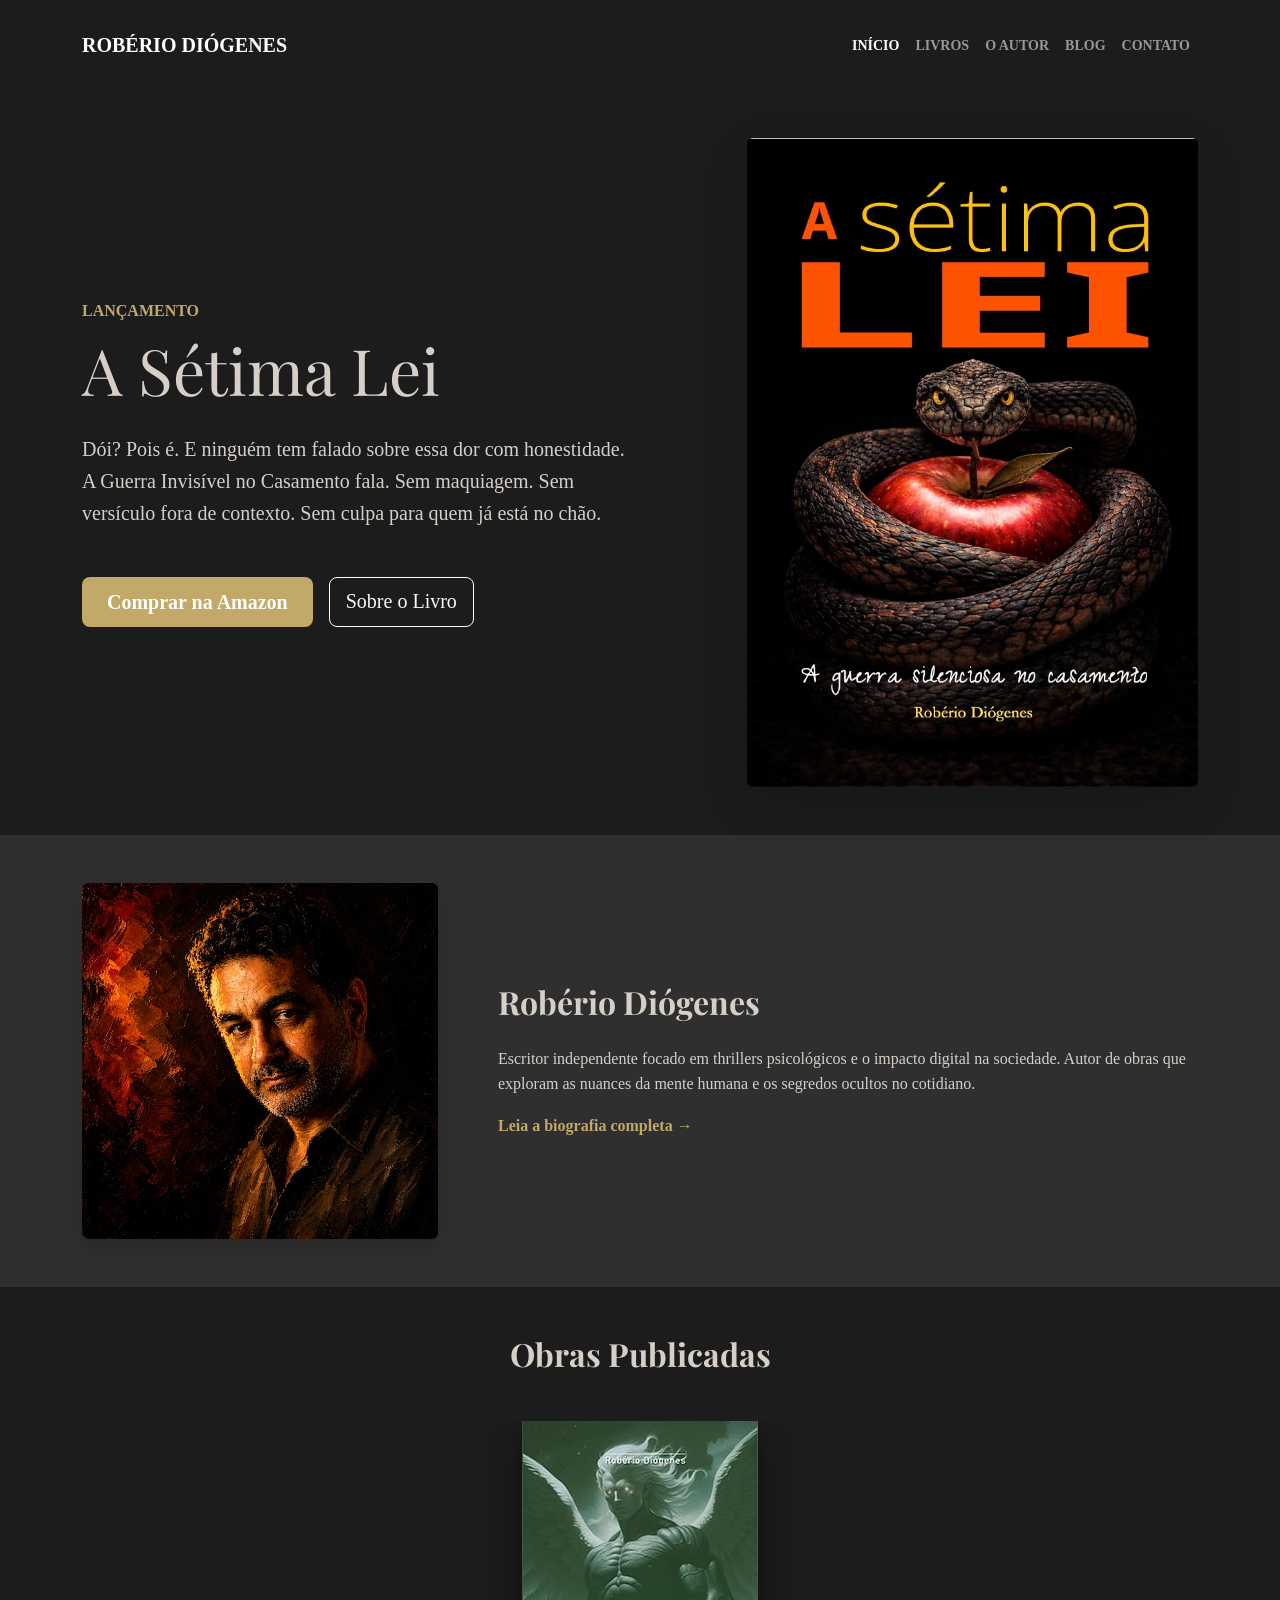
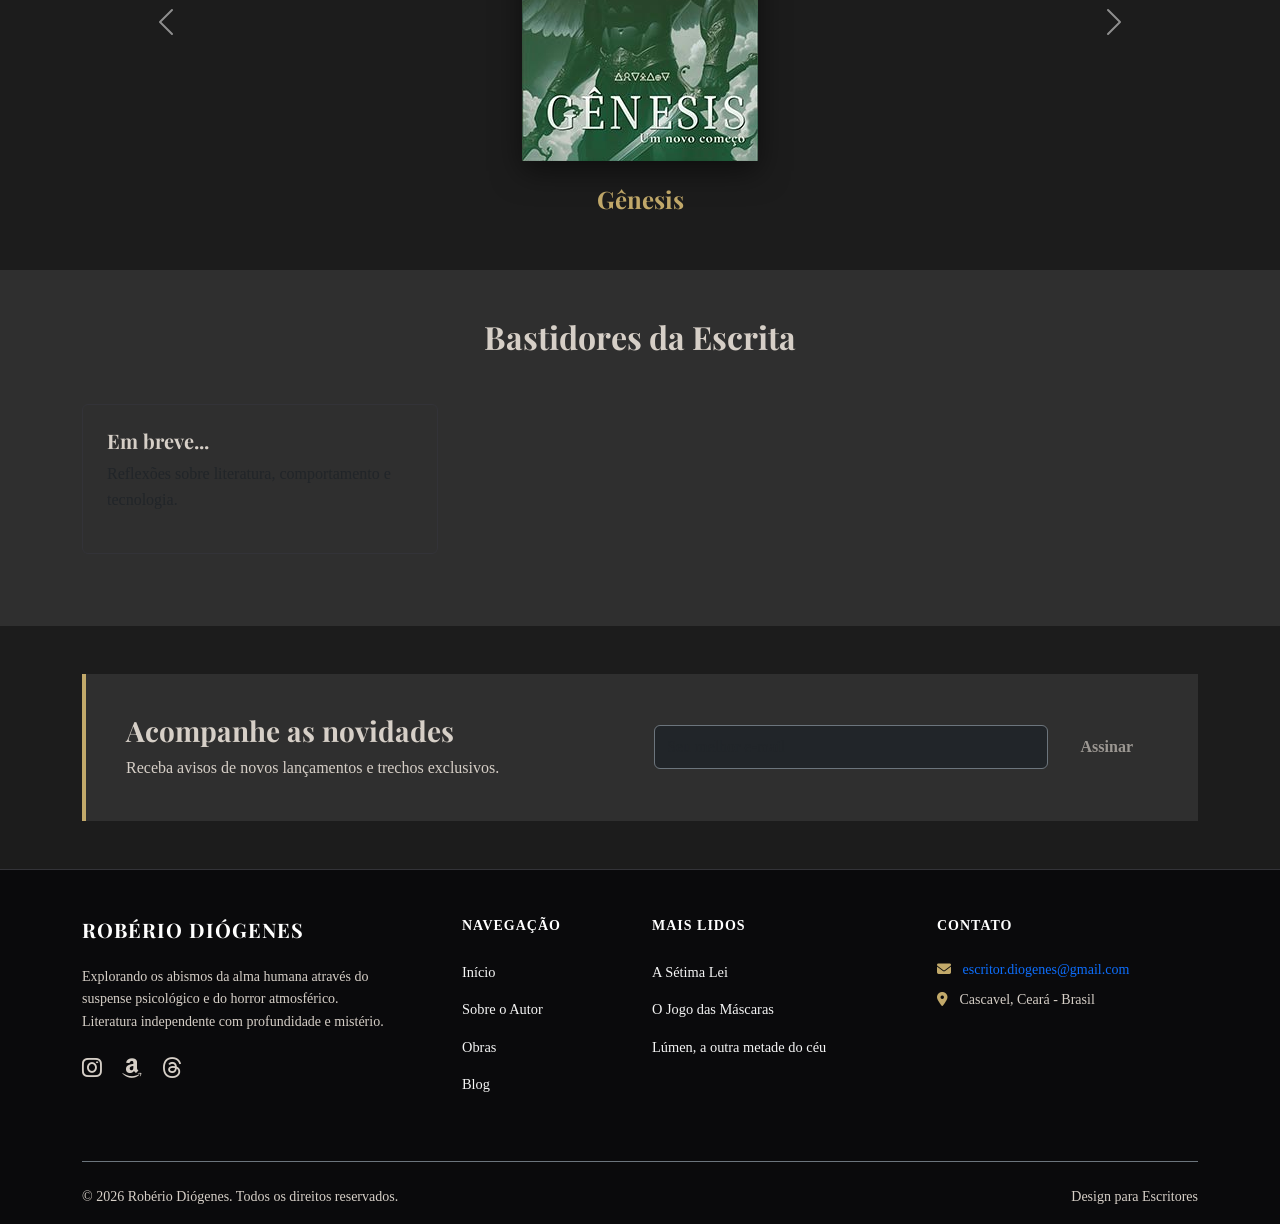
==== commit 0bf27290: "Add files via upload" ====
--- a/index.html
+++ b/index.html
@@ -3,135 +3,222 @@
 <head>
     <meta charset="UTF-8">
     <meta name="viewport" content="width=device-width, initial-scale=1.0">
-    <title>Blog Oficial | Robério Diógenes - Reflexões sobre Suspense e Comportamento</title>
-    <meta name="description" content="Artigos, análises psicológicas e os bastidores da criação literária de Robério Diógenes. Explore o lado obscuro do comportamento humano.">
+    <title>Robério Diógenes | Escritor</title>
+
+    <meta name="description" content="Site oficial do escritor Robério Diógenes. Conheça 'A Sétima Lei' e outras obras de suspense psicológico, horror e ficção contemporânea.">
+    <meta name="keywords" content="Robério Diógenes, A Sétima Lei, escritor de suspense, thriller psicológico, livros de terror, literatura independente, Amazon KDP">
+    <meta name="author" content="Robério Diógenes">
+    <link rel="canonical" href="https://seusite.com.br/">
+
+    <meta property="og:type" content="website">
+    <meta property="og:url" content="https://seusite.com.br/">
+    <meta property="og:title" content="Robério Diógenes | Escritor">
+    <meta property="og:description" content="Explore o universo literário de Robério Diógenes. Thrillers que desafiam a mente e a alma.">
+    <meta property="og:image" content="https://seusite.com.br/capas/a-setima-lei.jpg">
+
+    <meta property="twitter:card" content="summary_large_image">
+    <meta property="twitter:title" content="Robério Diógenes | Escritor">
+    <meta property="twitter:description" content="Conheça as obras de suspense psicológico de Robério Diógenes.">
+    <meta property="twitter:image" content="https://seusite.com.br/capas/a-setima-lei.jpg">
+
+    <link rel="shortcut icon" href="img/favicon.png" type="image/x-icon">
     
     <link href="https://fonts.googleapis.com/css2?family=Inter:wght@400;600&family=Playfair+Display:wght@700;900&display=swap" rel="stylesheet">
+    
     <link href="https://cdn.jsdelivr.net/npm/bootstrap@5.3.0/dist/css/bootstrap.min.css" rel="stylesheet">
+    
     <link rel="stylesheet" href="https://cdnjs.cloudflare.com/ajax/libs/font-awesome/6.4.0/css/all.min.css">
-    <link rel="stylesheet" href="../css/estilo.css">
-    <link rel="stylesheet" href="../css/blog.css">
+    
+    <link rel="stylesheet" href="css/estilo.css">
 
     <style>
-        .blog-card {
+        /* Ajustes finos para componentes da Index */
+        .carousel-item img {
+            max-height: 450px;
+            object-fit: contain;
+            filter: drop-shadow(0 10px 15px rgba(0,0,0,0.5));
+        }
+        .card-blog {
             background: var(--cor-bg-secundario);
             border: 1px solid var(--cor-detalhe-borda);
-            border-radius: 12px;
-            overflow: hidden;
-            transition: all 0.4s ease;
-            height: 100%;
-            display: flex;
-            flex-direction: column;
-        }
-        .blog-card:hover {
-            transform: translateY(-10px);
-            border-color: var(--cor-destaque-primaria);
-            box-shadow: 0 15px 30px rgba(0,0,0,0.5);
-        }
-        .blog-card-img {
-            height: 220px;
-            object-fit: cover;
-            filter: grayscale(40%);
-            transition: 0.5s;
-        }
-        .blog-card:hover .blog-card-img {
-            filter: grayscale(0%);
-        }
-        .blog-card-body {
-            padding: 1.5rem;
-            flex-grow: 1;
-        }
-        .categoria-label {
-            color: var(--cor-destaque-primaria);
-            font-size: 0.75rem;
-            font-weight: bold;
-            text-transform: uppercase;
-            letter-spacing: 1.5px;
-        }
-        .btn-ler-mais {
-            color: var(--cor-texto-claro);
-            text-decoration: none;
-            font-weight: bold;
-            font-size: 0.9rem;
-            display: inline-block;
-            margin-top: 1rem;
             transition: 0.3s;
         }
-        .btn-ler-mais:hover {
-            color: var(--cor-destaque-hover);
-            padding-left: 5px;
+        .card-blog:hover { transform: translateY(-5px); border-color: var(--cor-destaque-primaria); }
+        .newsletter-box {
+            background-color: var(--cor-bg-secundario);
+            border-left: 4px solid var(--cor-destaque-primaria);
+            padding: 40px;
         }
     </style>
+
+    <script src="https://cdn.jsdelivr.net/npm/bootstrap@5.3.0/dist/js/bootstrap.bundle.min.js"></script>
+        <script src="js/script.js"></script>
+
 </head>
-<body style="background-color: var(--cor-bg-principal);">
+<body>
 
     <nav class="navbar navbar-expand-lg navbar-dark bg-transparent py-4">
         <div class="container">
-            <a class="navbar-brand fw-bold" href="../index.html">ROBÉRIO DIÓGENES</a>
+            <a class="navbar-brand fw-bold" href="index.html">ROBÉRIO DIÓGENES</a>
+            
+            <button class="navbar-toggler" type="button" data-bs-toggle="collapse" data-bs-target="#navbarNav" aria-controls="navbarNav" aria-expanded="false" aria-label="Toggle navigation">
+                <span class="navbar-toggler-icon"></span>
+            </button>
+            
             <div class="collapse navbar-collapse" id="navbarNav">
                 <ul class="navbar-nav ms-auto text-uppercase small fw-bold">
-                    <li class="nav-item"><a class="nav-link" href="../index.html">Início</a></li>
-                    <li class="nav-item"><a class="nav-link" href="../autor.html">O Autor</a></li>
-                    <li class="nav-item"><a class="nav-link active" href="index.html">Blog</a></li>
+                    <li class="nav-item">
+                        <a class="nav-link active" href="index.html">Início</a>
+                    </li>
+                    
+                    <li class="nav-item">
+                        <a class="nav-link" href="livros/index.html">Livros</a>
+                    </li>
+
+                    <li class="nav-item">
+                        <a class="nav-link" href="autor.html">O Autor</a>
+                    </li>
+                    <li class="nav-item">
+                        <a class="nav-link" href="blogger/index.html">Blog</a>
+                    </li>
+                    <li class="nav-item">
+                        <a class="nav-link" href="#contato">Contato</a>
+                    </li>
                 </ul>
             </div>
         </div>
     </nav>
 
-    <header class="py-5 mt-5">
+    <header class="py-5">
+        <div class="container">
+            <div class="row align-items-center">
+                <div class="col-lg-6 mb-5 mb-lg-0">
+                    <span class="text-accent fw-bold text-uppercase">Lançamento</span>
+                    <h1 class="display-3 mb-4 mt-2">A Sétima Lei</h1>
+                    <p class="lead text-suave mb-5">Dói? Pois é. E ninguém tem falado sobre essa dor com honestidade.
+
+A Guerra Invisível no Casamento fala. Sem maquiagem. Sem versículo fora de contexto. Sem culpa para quem já está no chão.</p>
+                    <div class="d-flex gap-3">
+                        <a href="https://www.amazon.com.br/dp/B0GXGZJV1Y" target="_blank" class="btn btn-escritor btn-lg">Comprar na Amazon</a>
+                        <a href="livros/a-setima-lei.html" class="btn btn-outline-light btn-lg">Sobre o Livro</a>
+                    </div>
+                </div>
+                <div class="col-lg-5 offset-lg-1">
+                    <img src="capas/a-setima-lei.jpg" alt="A Sétima Lei" class="img-fluid rounded shadow-lg">
+                </div>
+            </div>
+        </div>
+    </header>
+
+    <section id="autor" class="bg-dark-section py-5">
+        <div class="container">
+            <div class="row align-items-center">
+                <div class="col-md-4">
+                    <img src="img/autor2.jpg" alt="Robério Diógenes" class="img-fluid rounded grayscale shadow">
+                </div>
+                <div class="col-md-8 ps-md-5">
+                    <h2 class="mb-4 mt-3 mt-md-0">Robério Diógenes</h2>
+                    <p class="text-suave">Escritor independente focado em thrillers psicológicos e o impacto digital na sociedade. Autor de obras que exploram as nuances da mente humana e os segredos ocultos no cotidiano.</p>
+                    <a href="autor.html" class="text-accent fw-bold">Leia a biografia completa &rarr;</a>
+                </div>
+            </div>
+        </div>
+    </section>
+
+<section id="livros" class="py-5">
         <div class="container text-center">
-            <h1 class="display-3 fw-bold text-white mb-3">Blog Literário</h1>
-            <p class="text-suave mx-auto" style="max-width: 600px;">
-                Insights sobre psicologia comportamental, a arte da escrita de horror e as fissuras invisíveis dos relacionamentos modernos.
-            </p>
-        </div>
-    </header>
+            <h2 class="mb-5">Obras Publicadas</h2>
+            <div id="carouselLivros" class="carousel slide" data-bs-ride="carousel">
+                <div class="carousel-inner">
+                    
+                    <div class="carousel-item active">
+                        <img src="capas/genesis.jpg" alt="Gênesis">
+                        <div class="mt-4"><h4 class="text-accent">Gênesis</h4></div>
+                    </div>
+
+                    <div class="carousel-item">
+                        <img src="capas/mares-secretas.jpg" alt="As marés secretas do amor">
+                        <div class="mt-4"><h4 class="text-accent">As Marés Secretas do Amor</h4></div>
+                    </div>
+
+                    <div class="carousel-item">
+                        <img src="capas/rosas-e-espinhos.jpg" alt="Rosas & Espinhos">
+                        <div class="mt-4"><h4 class="text-accent">Rosas & Espinhos</h4></div>
+                    </div>
+
+                    <div class="carousel-item">
+                        <img src="capas/lumen.jpg" alt="Lúmen, a outra metade do céu">
+                        <div class="mt-4"><h4 class="text-accent">Lúmen, a outra metade do céu</h4></div>
+                    </div>
+
+                    <div class="carousel-item">
+                        <img src="capas/coisas-que-o-amor-faz.jpg" alt="Das coisas que o amor faz">
+                        <div class="mt-4"><h4 class="text-accent">Das Coisas que o Amor Faz</h4></div>
+                    </div>
+
+                    <div class="carousel-item">
+                        <img src="capas/cartas-do-passado.jpg" alt="Cartas do passado">
+                        <div class="mt-4"><h4 class="text-accent">Cartas do Passado</h4></div>
+                    </div>
+
+                    <div class="carousel-item">
+                        <img src="capas/jogo-das-mascaras.jpg" alt="O jogo das máscaras">
+                        <div class="mt-4"><h4 class="text-accent">O Jogo das Máscaras</h4><p class="small text-suave">Toda verdade usa disfarce</p></div>
+                    </div>
+
+                    <div class="carousel-item">
+                        <img src="capas/a-setima-lei.jpg" alt="A sétima lei">
+                        <div class="mt-4"><h4 class="text-accent">A Sétima Lei</h4><p class="small text-suave">A guerra silenciosa no casamento</p></div>
+                    </div>
+
+                </div>
+
+                <button class="carousel-control-prev" type="button" data-bs-target="#carouselLivros" data-bs-slide="prev">
+                    <span class="carousel-control-prev-icon" aria-hidden="true"></span>
+                    <span class="visually-hidden">Anterior</span>
+                </button>
+                <button class="carousel-control-next" type="button" data-bs-target="#carouselLivros" data-bs-slide="next">
+                    <span class="carousel-control-next-icon" aria-hidden="true"></span>
+                    <span class="visually-hidden">Próximo</span>
+                </button>
+            </div>
+        </div>
+    </section>
+
+    <section id="blog" class="bg-dark-section py-5">
+        <div class="container">
+            <h2 class="text-center mb-5">Bastidores da Escrita</h2>
+            <div class="row">
+                <div class="col-md-4 mb-4">
+                    <div class="card card-blog p-4 h-100 text-suave">
+                        <h5>Em breve...</h5>
+                        <p>Reflexões sobre literatura, comportamento e tecnologia.</p>
+                    </div>
+                </div>
+                </div>
+        </div>
+    </section>
 
     <section class="py-5">
         <div class="container">
-            <div class="row gy-4">
-                
-                <div class="col-md-6 col-lg-4">
-                    <article class="blog-card">
-                        <img src="../img/post-01.jpg" class="blog-card-img" alt="Linguagem Silenciosa da Guerra">
-                        <div class="blog-card-body">
-                            <span class="categoria-label">Psicologia</span>
-                            <h3 class="h4 mt-2 text-white">A Linguagem Silenciosa da Guerra</h3>
-                            <p class="text-suave small">Como pequenos gestos revelam grandes segredos: uma análise sob a ótica de quem está no meio de um conflito conjugal.</p>
-                            <a href="linguagem-silenciosa-da-guerra.html" class="btn-ler-mais text-uppercase">Continuar lendo <i class="fas fa-arrow-right ms-2"></i></a>
-                        </div>
-                    </article>
-                </div>
-
-                <div class="col-md-6 col-lg-4">
-                    <article class="blog-card">
-                        <img src="../img/post-placeholder.jpg" class="blog-card-img" alt="Título do Post">
-                        <div class="blog-card-body">
-                            <span class="categoria-label">Processo Criativo</span>
-                            <h3 class="h4 mt-2 text-white">O Medo como Ferramenta Literária</h3>
-                            <p class="text-suave small">Por que sentimos prazer em sentir medo? Uma exploração sobre as engrenagens do horror clássico.</p>
-                            <a href="#" class="btn-ler-mais text-uppercase">Em breve...</a>
-                        </div>
-                    </article>
-                </div>
-
-                <div class="col-md-6 col-lg-4">
-                    <article class="blog-card">
-                        <img src="../img/post-placeholder-2.jpg" class="blog-card-img" alt="Título do Post">
-                        <div class="blog-card-body">
-                            <span class="categoria-label">Bastidores</span>
-                            <h3 class="h4 mt-2 text-white">A sétima Lei: Por trás das senhas</h3>
-                            <p class="text-suave small">A pesquisa e a realidade que inspiraram o meu novo lançamento na Amazon.</p>
-                            <a href="#" class="btn-ler-mais text-uppercase">Em breve...</a>
-                        </div>
-                    </article>
-                </div>
-
-            </div>
-        </div>
-    </section>
-
-<footer class="footer-detalhado pt-5 pb-3">
+            <div class="newsletter-box mx-auto max-width-800">
+                <div class="row align-items-center">
+                    <div class="col-lg-6">
+                        <h3 class="mb-2">Acompanhe as novidades</h3>
+                        <p class="text-suave mb-lg-0">Receba avisos de novos lançamentos e trechos exclusivos.</p>
+                    </div>
+                    <div class="col-lg-6">
+                        <form class="d-flex gap-2">
+                            <input type="email" class="form-control bg-dark border-secondary text-white" placeholder="Seu melhor e-mail">
+                            <button type="submit" class="btn btn-escritor" disabled>Assinar</button>
+                        </form>
+                    </div>
+                </div>
+            </div>
+        </div>
+    </section>
+
+   <footer class="footer-detalhado pt-5 pb-3">
     <div class="container">
         <div class="row gy-4">
             
@@ -140,8 +227,6 @@
                 <p class="text-suave small pe-lg-5">
                     Explorando os abismos da alma humana através do suspense psicológico e do horror atmosférico. Literatura independente com profundidade e mistério.
                 </p>
-                
-                
                 <div class="redes-sociais mt-4">
                     <a href="https://instagram.com/diogenesroberio" target="_blank" class="me-3"><i class="fab fa-instagram"></i></a>
                     <a href="https://www.amazon.com.br/dp/B0GXGZJV1Y" target="_blank" class="me-3"><i class="fab fa-amazon"></i></a>
@@ -149,22 +234,22 @@
                 </div>
             </div>
 
-           <div class="col-lg-2 col-md-6">
+            <div class="col-lg-2 col-md-6">
                 <h6 class="text-white fw-bold mb-4 text-uppercase small">Navegação</h6>
                 <ul class="list-unstyled footer-links">
-                    <li><a href="../index.html">Início</a></li>
-                    <li><a href="../autor.html">Sobre o Autor</a></li>
-                    <li><a href="../index.html#livros">Obras</a></li>
-                    <li><a href="../blogger/index.html">Blog</a></li>
+                    <li><a href="index.html">Início</a></li>
+                    <li><a href="#autor">Sobre o Autor</a></li>
+                    <li><a href="#livros">Obras</a></li>
+                    <li><a href="blogger/index.html">Blog</a></li>
                 </ul>
             </div>
 
-            <div class="col-lg-3 col-md-6">
+           <div class="col-lg-3 col-md-6">
                 <h6 class="text-white fw-bold mb-4 text-uppercase small">Mais Lidos</h6>
                 <ul class="list-unstyled footer-links">
-                    <li><a href="../livros/a-setima-lei.html">A Sétima Lei</a></li>
-                    <li><a href="../livros/o-jogo-das-mascaras.html">O Jogo das Máscaras</a></li>
-                    <li><a href="../livros/lumen.html">Lúmen, a outra metade do céu</a></li>
+                    <li><a href="livros/a-setima-lei.html">A Sétima Lei</a></li>
+                    <li><a href="livros/o-jogo-das-mascaras.html">O Jogo das Máscaras</a></li>
+                    <li><a href="livros/lumen.html">Lúmen, a outra metade do céu</a></li>
                 </ul>
             </div>
 
@@ -194,6 +279,7 @@
         </div>
     </div>
 </footer>
-
-</body>
+    <script src="https://cdn.jsdelivr.net/npm/bootstrap@5.3.0/dist/js/bootstrap.bundle.min.js"></script>
+
+  </body>
 </html>
